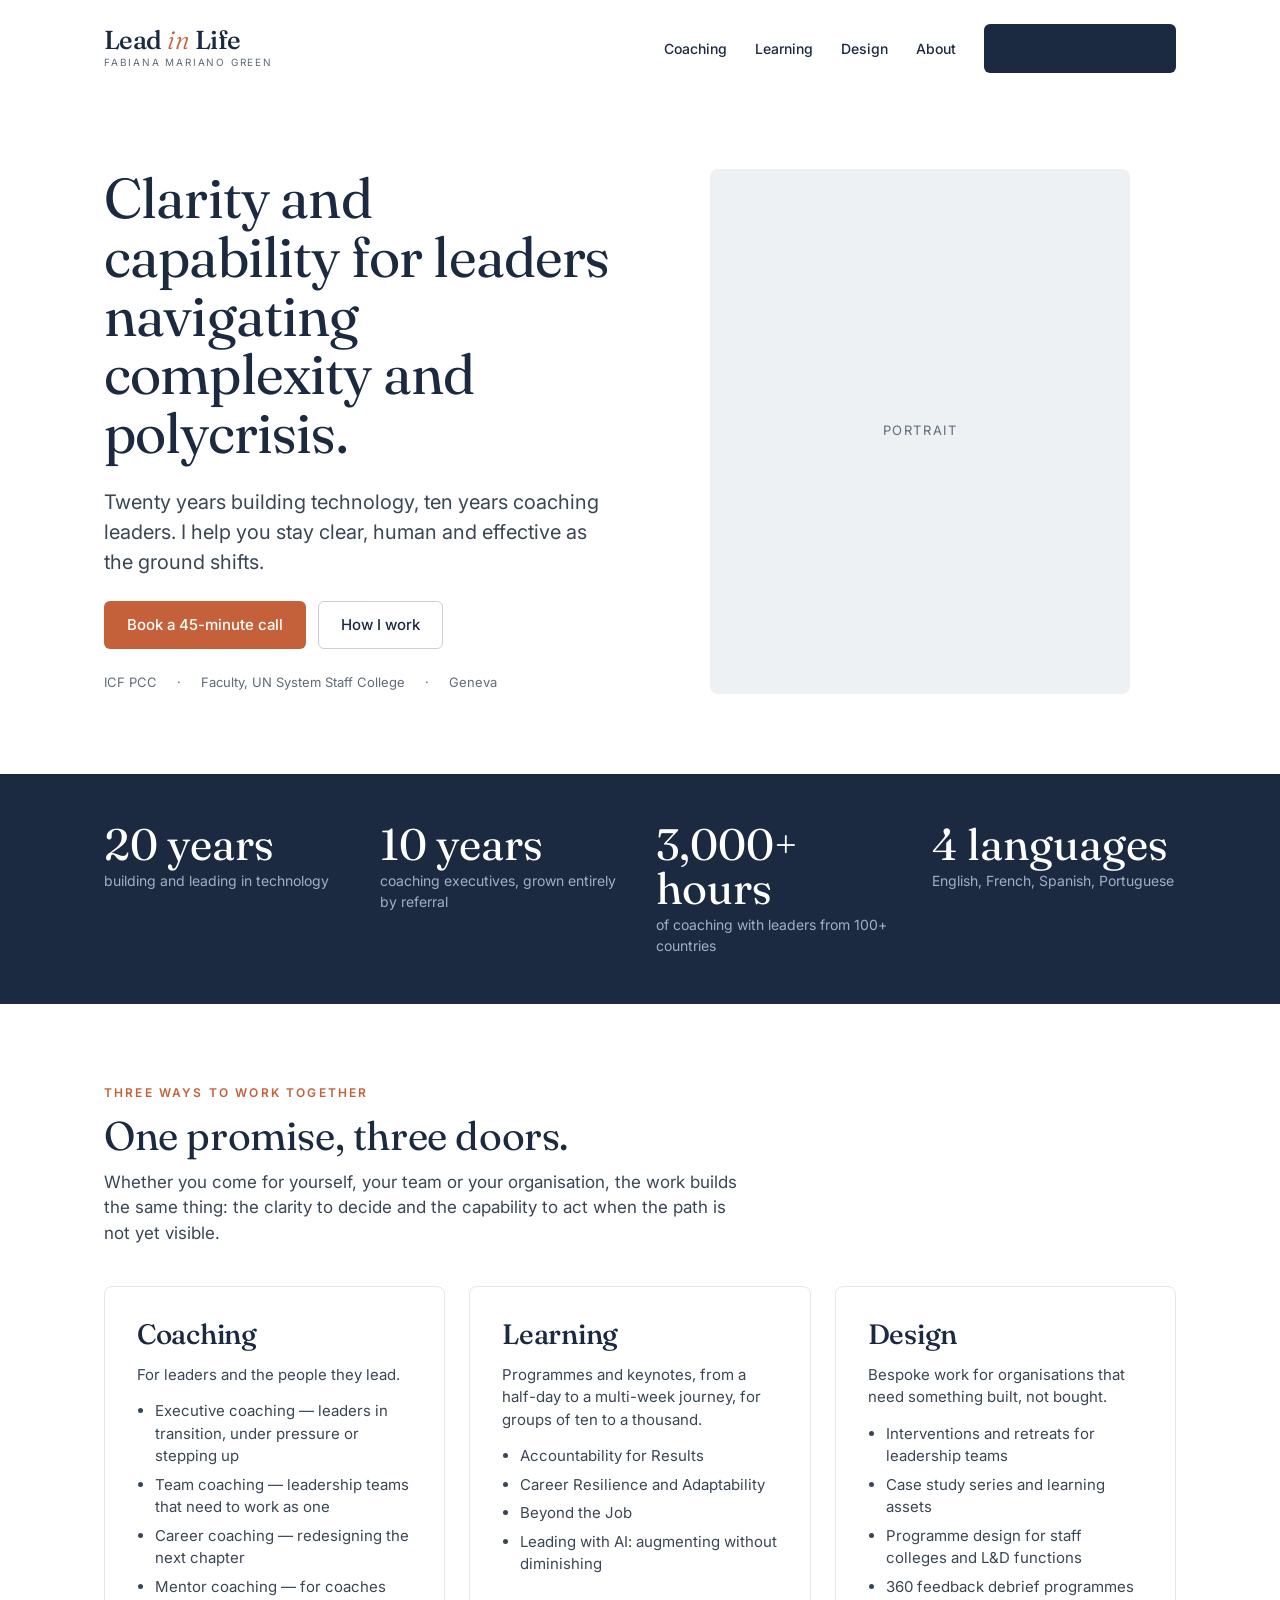
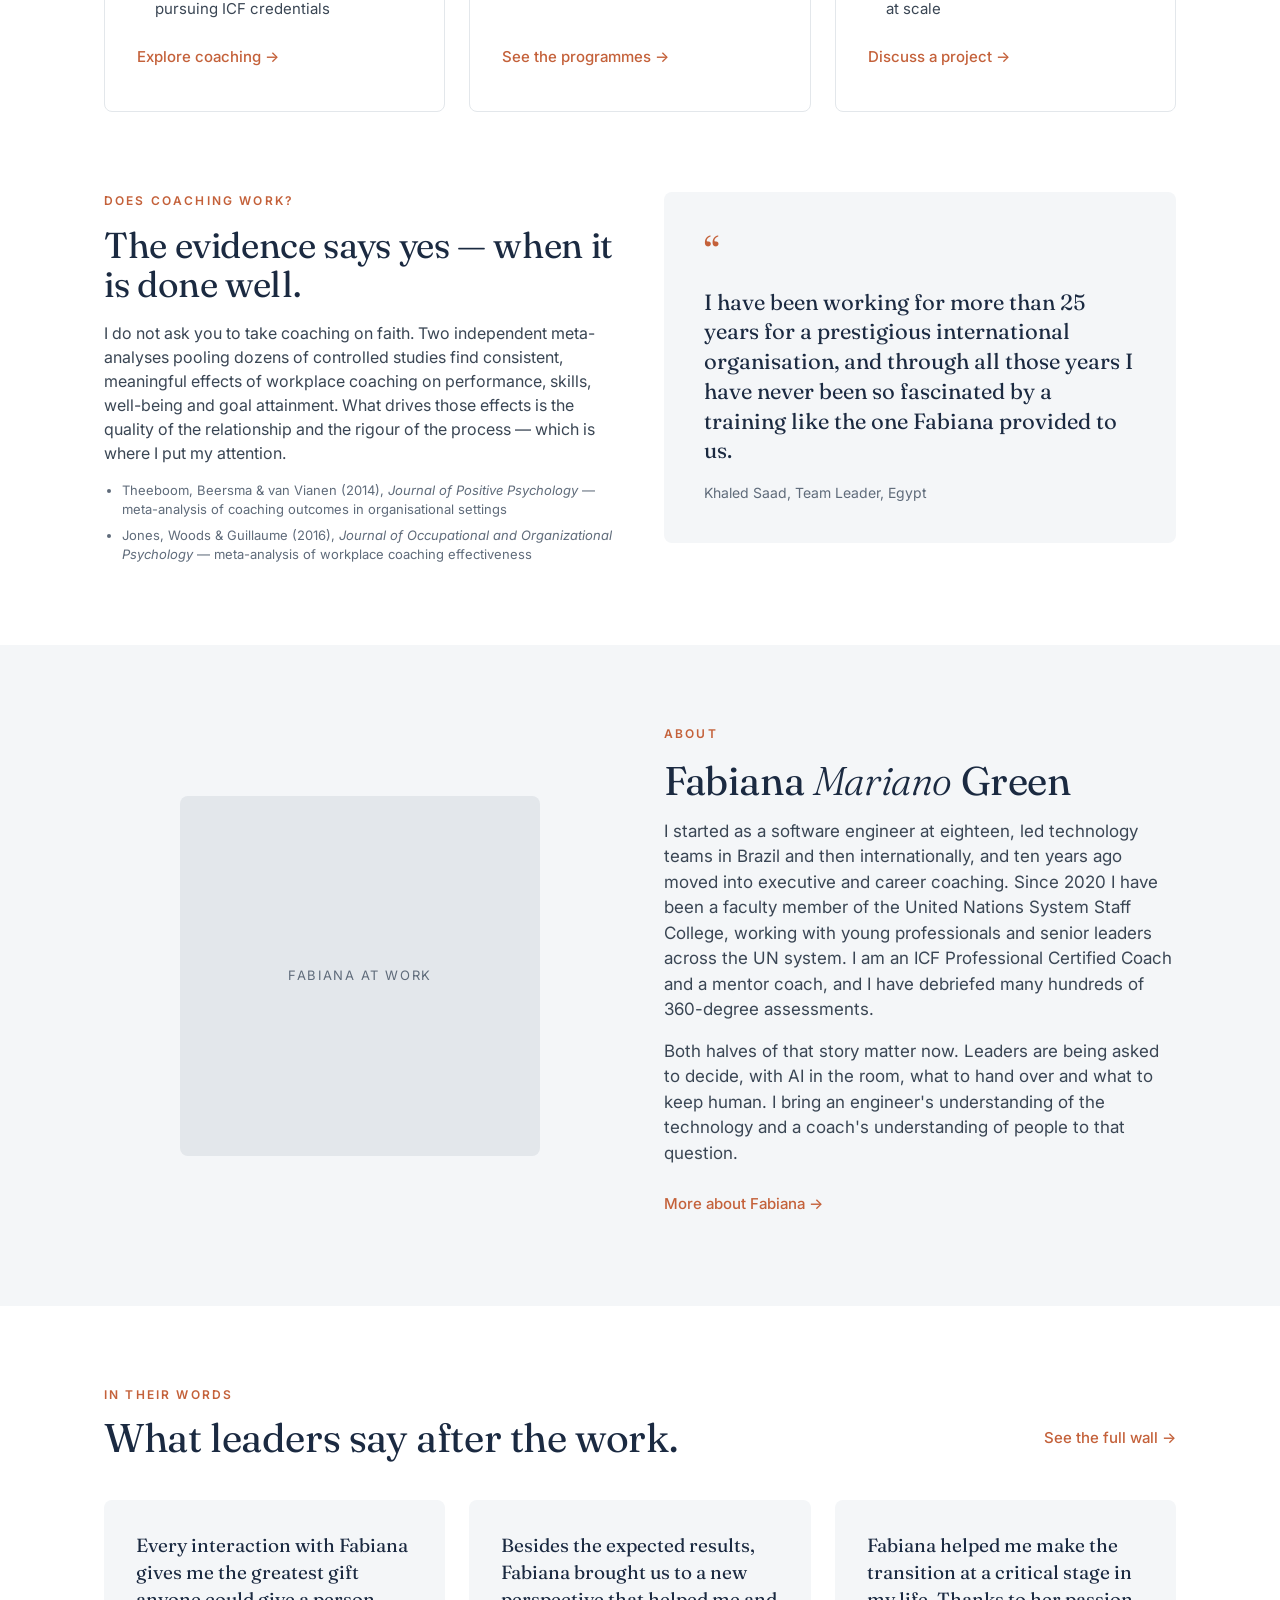
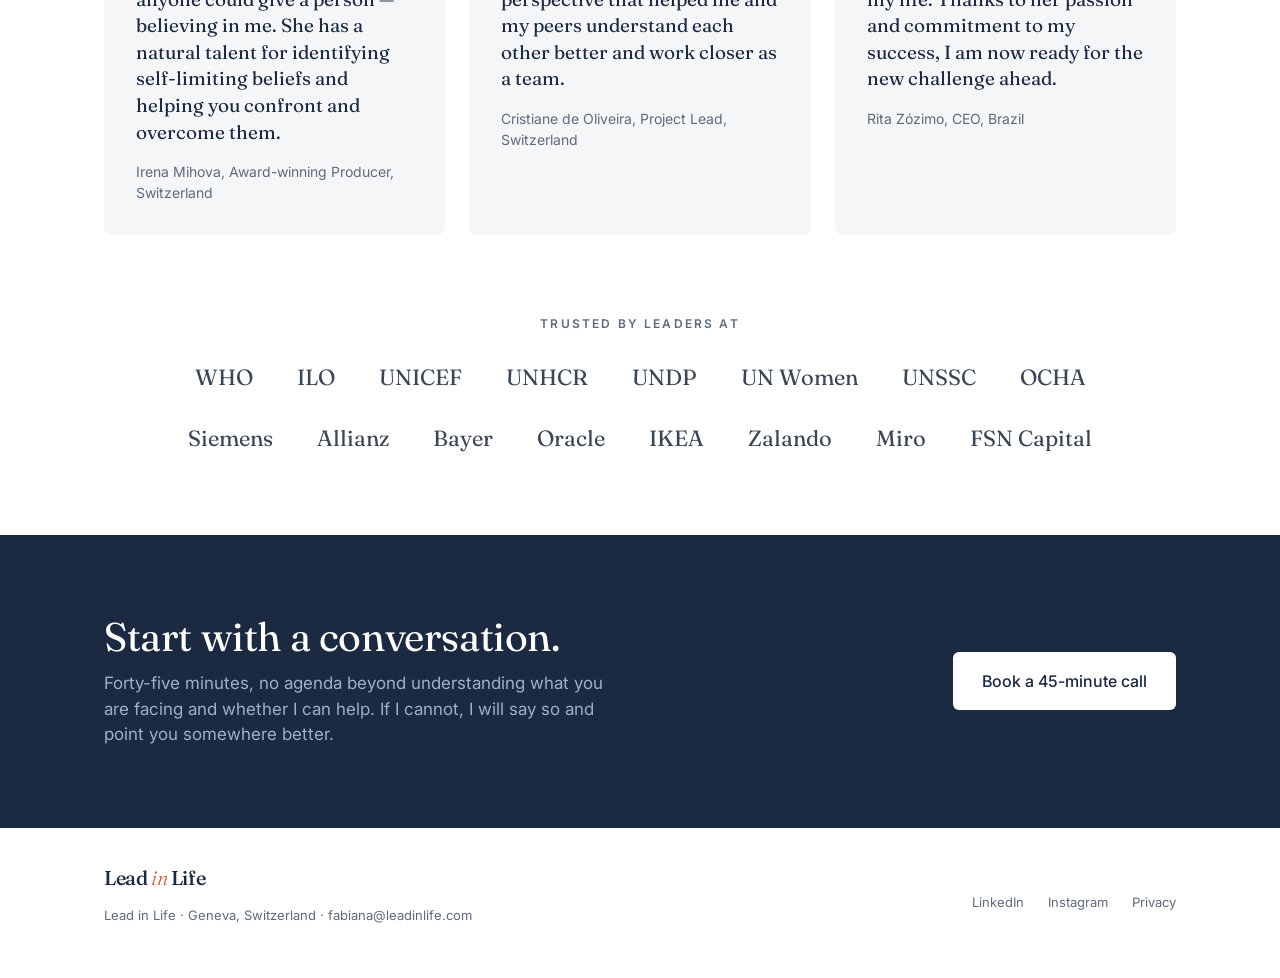
==== index.html @ edd3bcec "Lead in Life website — first build Co-Authored-By: Claude Fable 5.1 <noreply@anthropic.com> Claude-S" ====
<!doctype html>
<html lang="en">
<head>
<meta charset="utf-8">
<meta name="viewport" content="width=device-width, initial-scale=1">
<title>Lead in Life — Fabiana Mariano Green · Executive coaching, learning and design for leaders</title>
<meta name="description" content="Clarity and capability for leaders navigating complexity and polycrisis. Executive, team and career coaching, leadership programmes and bespoke design by Fabiana Mariano Green, Geneva.">
<link rel="canonical" href="https://www.leadinlife.com/">
<meta property="og:title" content="Lead in Life — Fabiana Mariano Green">
<meta property="og:description" content="Clarity and capability for leaders navigating complexity and polycrisis.">
<meta property="og:type" content="website">
<meta property="og:url" content="https://www.leadinlife.com/">
<link rel="preconnect" href="https://fonts.googleapis.com">
<link rel="preconnect" href="https://fonts.gstatic.com" crossorigin>
<link rel="stylesheet" href="https://fonts.googleapis.com/css2?family=Fraunces:ital,opsz,wght@0,9..144,300..600;1,9..144,300..600&family=Inter:wght@400;500;600&display=swap">
<link rel="stylesheet" href="/styles.css">
</head>
<body>

<header class="wrap">
  <nav class="nav" aria-label="Main">
    <a class="wordmark" href="/">
      <span class="wordmark__name">Lead <em>in</em> Life</span>
      <span class="wordmark__by">Fabiana Mariano Green</span>
    </a>
    <div class="nav__links">
      <a href="/coaching/">Coaching</a>
      <a href="/learning/">Learning</a>
      <a href="/design/">Design</a>
      <a href="/about/">About</a>
      <a class="btn btn--ink" href="/contact/">Book a conversation</a>
    </div>
  </nav>
</header>

<main>

<section class="wrap hero split">
  <div class="stack stack--lg">
    <h1>Clarity and capability for leaders navigating complexity and polycrisis.</h1>
    <p class="lede">Twenty years building technology, ten years coaching leaders. I help you stay clear, human and effective as the ground shifts.</p>
    <div style="display:flex;flex-wrap:wrap;gap:12px">
      <a class="btn btn--primary" href="https://calendly.com/fabiana-marianogreen/45-minutes-free-consultation">Book a 45-minute call</a>
      <a class="btn btn--ghost" href="/coaching/">How I work</a>
    </div>
    <div class="hero__meta"><span>ICF PCC</span><span>·</span><span>Faculty, UN System Staff College</span><span>·</span><span>Geneva</span></div>
  </div>
  <div>
    <div class="portrait"><!-- <img src="/images/fabiana-portrait.jpg" alt="Fabiana Mariano Green"> -->Portrait</div>
  </div>
</section>

<section class="section--ink">
  <div class="wrap grid grid--stats" style="padding-top:48px;padding-bottom:48px">
    <div class="stack" style="gap:4px"><div class="stat__n">20 years</div><div class="stat__l">building and leading in technology</div></div>
    <div class="stack" style="gap:4px"><div class="stat__n">10 years</div><div class="stat__l">coaching executives, grown entirely by referral</div></div>
    <div class="stack" style="gap:4px"><div class="stat__n">3,000+ hours</div><div class="stat__l">of coaching with leaders from 100+ countries</div></div>
    <div class="stack" style="gap:4px"><div class="stat__n">4 languages</div><div class="stat__l">English, French, Spanish, Portuguese</div></div>
  </div>
</section>

<section class="wrap section stack" style="gap:40px;padding-bottom:40px">
  <div class="stack" style="max-width:640px;gap:12px">
    <div class="eyebrow">Three ways to work together</div>
    <h2>One promise, three doors.</h2>
    <p style="font-size:17px;color:var(--ink-2)">Whether you come for yourself, your team or your organisation, the work builds the same thing: the clarity to decide and the capability to act when the path is not yet visible.</p>
  </div>
  <div class="grid">
    <article class="card">
      <h3>Coaching</h3>
      <p style="font-size:15px;color:var(--ink-2)">For leaders and the people they lead.</p>
      <ul>
        <li>Executive coaching — leaders in transition, under pressure or stepping up</li>
        <li>Team coaching — leadership teams that need to work as one</li>
        <li>Career coaching — redesigning the next chapter</li>
        <li>Mentor coaching — for coaches pursuing ICF credentials</li>
      </ul>
      <a class="link" href="/coaching/">Explore coaching →</a>
    </article>
    <article class="card">
      <h3>Learning</h3>
      <p style="font-size:15px;color:var(--ink-2)">Programmes and keynotes, from a half-day to a multi-week journey, for groups of ten to a thousand.</p>
      <ul>
        <li>Accountability for Results</li>
        <li>Career Resilience and Adaptability</li>
        <li>Beyond the Job</li>
        <li>Leading with AI: augmenting without diminishing</li>
      </ul>
      <a class="link" href="/learning/">See the programmes →</a>
    </article>
    <article class="card">
      <h3>Design</h3>
      <p style="font-size:15px;color:var(--ink-2)">Bespoke work for organisations that need something built, not bought.</p>
      <ul>
        <li>Interventions and retreats for leadership teams</li>
        <li>Case study series and learning assets</li>
        <li>Programme design for staff colleges and L&amp;D functions</li>
        <li>360 feedback debrief programmes at scale</li>
      </ul>
      <a class="link" href="/design/">Discuss a project →</a>
    </article>
  </div>
</section>

<section class="wrap section split split--top" style="padding-top:40px">
  <div class="stack">
    <div class="eyebrow">Does coaching work?</div>
    <h2 style="font-size:36px">The evidence says yes — when it is done well.</h2>
    <p style="color:var(--ink-2)">I do not ask you to take coaching on faith. Two independent meta-analyses pooling dozens of controlled studies find consistent, meaningful effects of workplace coaching on performance, skills, well-being and goal attainment. What drives those effects is the quality of the relationship and the rigour of the process — which is where I put my attention.</p>
    <ul class="refs">
      <li>Theeboom, Beersma &amp; van Vianen (2014), <em>Journal of Positive Psychology</em> — meta-analysis of coaching outcomes in organisational settings</li>
      <li>Jones, Woods &amp; Guillaume (2016), <em>Journal of Occupational and Organizational Psychology</em> — meta-analysis of workplace coaching effectiveness</li>
    </ul>
  </div>
  <blockquote class="quote quote--feature" style="padding:40px">
    <div class="quote__mark" aria-hidden="true">“</div>
    <p>I have been working for more than 25 years for a prestigious international organisation, and through all those years I have never been so fascinated by a training like the one Fabiana provided to us.</p>
    <footer>Khaled Saad, Team Leader, Egypt</footer>
  </blockquote>
</section>

<section class="section--mist" id="about">
  <div class="wrap section split">
    <div><div class="portrait portrait--square"><!-- <img src="/images/fabiana-working.jpg" alt="Fabiana facilitating a workshop"> -->Fabiana at work</div></div>
    <div class="stack">
      <div class="eyebrow">About</div>
      <h2>Fabiana <em style="font-weight:300">Mariano</em> Green</h2>
      <p style="font-size:17px;color:var(--ink-2)">I started as a software engineer at eighteen, led technology teams in Brazil and then internationally, and ten years ago moved into executive and career coaching. Since 2020 I have been a faculty member of the United Nations System Staff College, working with young professionals and senior leaders across the UN system. I am an ICF Professional Certified Coach and a mentor coach, and I have debriefed many hundreds of 360-degree assessments.</p>
      <p style="font-size:17px;color:var(--ink-2)">Both halves of that story matter now. Leaders are being asked to decide, with AI in the room, what to hand over and what to keep human. I bring an engineer's understanding of the technology and a coach's understanding of people to that question.</p>
      <a class="link" href="/about/">More about Fabiana →</a>
    </div>
  </div>
</section>

<section class="wrap section stack" id="stories" style="gap:40px;padding-bottom:40px">
  <div style="display:flex;flex-wrap:wrap;align-items:flex-end;justify-content:space-between;gap:16px">
    <div class="stack" style="max-width:640px;gap:12px">
      <div class="eyebrow">In their words</div>
      <h2>What leaders say after the work.</h2>
    </div>
    <a class="link" href="https://testimonial.to/advance-2026/all">See the full wall →</a>
  </div>
  <div class="grid">
    <blockquote class="quote">
      <p>Every interaction with Fabiana gives me the greatest gift anyone could give a person — believing in me. She has a natural talent for identifying self-limiting beliefs and helping you confront and overcome them.</p>
      <footer>Irena Mihova, Award-winning Producer, Switzerland</footer>
    </blockquote>
    <blockquote class="quote">
      <p>Besides the expected results, Fabiana brought us to a new perspective that helped me and my peers understand each other better and work closer as a team.</p>
      <footer>Cristiane de Oliveira, Project Lead, Switzerland</footer>
    </blockquote>
    <blockquote class="quote">
      <p>Fabiana helped me make the transition at a critical stage in my life. Thanks to her passion and commitment to my success, I am now ready for the new challenge ahead.</p>
      <footer>Rita Zózimo, CEO, Brazil</footer>
    </blockquote>
  </div>
  <!-- To embed the live wall instead, paste the testimonial.to embed snippet here. -->
</section>

<section class="wrap section stack center" style="padding-top:40px;gap:28px">
  <div class="eyebrow eyebrow--muted">Trusted by leaders at</div>
  <div class="logos"><span>WHO</span><span>ILO</span><span>UNICEF</span><span>UNHCR</span><span>UNDP</span><span>UN Women</span><span>UNSSC</span><span>OCHA</span></div>
  <div class="logos"><span>Siemens</span><span>Allianz</span><span>Bayer</span><span>Oracle</span><span>IKEA</span><span>Zalando</span><span>Miro</span><span>FSN Capital</span></div>
</section>

<section class="section--ink" id="contact">
  <div class="wrap section" style="display:flex;flex-wrap:wrap;gap:32px;align-items:center;justify-content:space-between">
    <div class="stack" style="flex:1 1 480px;min-width:0;gap:12px">
      <h2>Start with a conversation.</h2>
      <p class="muted" style="font-size:17px;max-width:520px">Forty-five minutes, no agenda beyond understanding what you are facing and whether I can help. If I cannot, I will say so and point you somewhere better.</p>
    </div>
    <a class="btn btn--white" style="font-size:16px;padding:16px 28px" href="https://calendly.com/fabiana-marianogreen/45-minutes-free-consultation">Book a 45-minute call</a>
  </div>
</section>

</main>

<footer class="wrap footer">
  <div class="stack" style="gap:6px">
    <span class="wordmark__name" style="font-size:20px">Lead <em style="font-style:italic;font-weight:300;color:var(--terracotta)">in</em> Life</span>
    <span>Lead in Life · Geneva, Switzerland · <a href="mailto:fabiana@leadinlife.com">fabiana@leadinlife.com</a></span>
  </div>
  <div class="footer__links">
    <a href="https://www.linkedin.com/in/fabianamarianogreen/">LinkedIn</a><a href="https://www.instagram.com/fabiana.m.green/">Instagram</a>
    <a href="/privacy/">Privacy</a>
  </div>
</footer>

</body>
</html>
---- styles.css ----
:root{
  --ink:#1B2A41;
  --ink-2:#3A4654;
  --slate:#5F6B7A;
  --slate-light:#9FB0C4;
  --terracotta:#C4613A;
  --terracotta-light:#D9774F;
  --terracotta-dark:#9E4B2B;
  --mist:#F4F6F8;
  --line:#E3E7EB;
  --white:#FFFFFF;
  --serif:"Fraunces",Georgia,"Times New Roman",serif;
  --sans:"Inter",system-ui,-apple-system,"Segoe UI",Roboto,sans-serif;
  --max:1120px;
}
*{box-sizing:border-box}
html{scroll-behavior:smooth}
body{margin:0;font-family:var(--sans);color:var(--ink);background:var(--white);line-height:1.5;-webkit-font-smoothing:antialiased}
a{color:var(--terracotta)}
a:hover{color:var(--terracotta-dark)}
img{max-width:100%;display:block}
h1,h2,h3{font-family:var(--serif);font-weight:400;margin:0;letter-spacing:-0.01em;line-height:1.1}
h1{font-size:clamp(36px,5vw,56px);letter-spacing:-0.015em;line-height:1.05}
h2{font-size:clamp(30px,4vw,40px)}
h3{font-size:28px;font-weight:500}
p{margin:0}
.wrap{max-width:var(--max);margin:0 auto;padding-left:24px;padding-right:24px}
.eyebrow{font-size:12px;letter-spacing:.18em;text-transform:uppercase;color:var(--terracotta);font-weight:600}
.eyebrow--muted{color:var(--slate)}
.lede{font-size:20px;color:var(--ink-2)}
.muted{color:var(--slate)}
.small{font-size:13px}

/* Wordmark */
.wordmark{text-decoration:none;display:inline-flex;flex-direction:column;gap:2px}
.wordmark__name{font-family:var(--serif);font-weight:500;font-size:26px;line-height:1;letter-spacing:-.02em;color:var(--ink)}
.wordmark__name em{font-style:italic;font-weight:300;color:var(--terracotta)}
.wordmark__by{font-size:10px;letter-spacing:.18em;text-transform:uppercase;color:var(--slate)}
.wordmark--light .wordmark__name{color:var(--white)}
.wordmark--light .wordmark__name em{color:var(--terracotta-light)}
.wordmark--light .wordmark__by{color:var(--slate-light)}

/* Nav */
.nav{display:flex;flex-wrap:wrap;align-items:center;justify-content:space-between;gap:16px;padding-top:24px;padding-bottom:24px}
.nav__links{display:flex;flex-wrap:wrap;align-items:center;gap:28px;font-size:14px;font-weight:500}
.nav__links a{color:var(--ink);text-decoration:none;min-height:44px;display:inline-flex;align-items:center}
.nav__links a[aria-current="page"]{color:var(--terracotta)}

/* Buttons */
.btn{display:inline-flex;align-items:center;justify-content:center;min-height:44px;padding:12px 22px;border-radius:6px;font-weight:500;font-size:15px;text-decoration:none;border:1px solid transparent}
.btn--primary{background:var(--terracotta);color:var(--white)}
.btn--primary:hover{background:var(--terracotta-dark);color:var(--white)}
.btn--ink{background:var(--ink);color:var(--white)}
.btn--ink:hover{background:#13203A;color:var(--white)}
.btn--ghost{background:var(--white);color:var(--ink);border-color:#C9CFD6}
.btn--ghost:hover{border-color:var(--ink);color:var(--ink)}
.btn--white{background:var(--white);color:var(--ink)}
.btn--white:hover{background:var(--mist);color:var(--ink)}
.link{font-weight:500;font-size:15px;text-decoration:none;min-height:44px;display:inline-flex;align-items:center}

/* Sections */
.section{padding-top:80px;padding-bottom:80px}
.section--tight{padding-top:40px;padding-bottom:40px}
.section--mist{background:var(--mist)}
.section--ink{background:var(--ink);color:var(--white)}
.section--ink .muted{color:var(--slate-light)}
.stack{display:flex;flex-direction:column;gap:16px}
.stack--lg{gap:24px}
.split{display:flex;flex-wrap:wrap;gap:48px;align-items:center}
.split>*{flex:1 1 420px;min-width:0}
.split--top{align-items:flex-start}
.grid{display:grid;gap:24px;grid-template-columns:repeat(auto-fit,minmax(300px,1fr))}
.grid--stats{grid-template-columns:repeat(auto-fit,minmax(200px,1fr));gap:32px}

/* Hero */
.hero{padding-top:72px;padding-bottom:80px}
.hero__meta{display:flex;flex-wrap:wrap;gap:20px;font-size:13px;color:var(--slate)}
.portrait{width:100%;max-width:420px;aspect-ratio:4/5;background:#EEF1F4;border-radius:8px;display:flex;align-items:center;justify-content:center;font-size:13px;letter-spacing:.12em;text-transform:uppercase;color:var(--slate);margin:0 auto;overflow:hidden}
.portrait--square{aspect-ratio:1/1;max-width:360px;background:var(--line)}
.portrait img{width:100%;height:100%;object-fit:cover}

/* Stats */
.stat__n{font-family:var(--serif);font-size:44px;line-height:1}
.stat__l{font-size:14px;color:var(--slate-light)}

/* Cards */
.card{border:1px solid var(--line);border-radius:8px;padding:32px;display:flex;flex-direction:column;gap:14px;background:var(--white)}
.card ul{margin:0;padding-left:18px;font-size:15px;color:var(--ink-2);display:flex;flex-direction:column;gap:6px}
.card .link{margin-top:auto}
.quote{margin:0;background:var(--mist);border-radius:8px;padding:32px;display:flex;flex-direction:column;gap:16px}
.quote p{font-family:var(--serif);font-size:19px;line-height:1.4}
.quote footer{font-size:14px;color:var(--slate)}
.quote--feature p{font-size:22px;line-height:1.35}
.quote__mark{font-family:var(--serif);font-size:40px;line-height:1;color:var(--terracotta)}
.refs{margin:0;padding-left:18px;font-size:13px;color:var(--slate);display:flex;flex-direction:column;gap:6px}

/* Logos */
.logos{display:flex;flex-wrap:wrap;justify-content:center;gap:20px 44px;font-family:var(--serif);font-size:22px;color:var(--ink-2)}
.center{text-align:center;align-items:center}

/* Prose pages */
.prose{max-width:720px}
.prose p+p{margin-top:16px}
.prose ul{padding-left:20px;color:var(--ink-2)}
.steps{counter-reset:s;display:grid;gap:24px;grid-template-columns:repeat(auto-fit,minmax(260px,1fr))}
.step{counter-increment:s;border-top:2px solid var(--terracotta);padding-top:16px;display:flex;flex-direction:column;gap:8px}
.step::before{content:counter(s,decimal-leading-zero);font-family:var(--serif);font-size:28px;color:var(--terracotta)}
.faq{display:flex;flex-direction:column;gap:16px;max-width:720px}
.faq details{border-top:1px solid var(--line);padding:16px 0}
.faq summary{cursor:pointer;font-weight:500;min-height:44px;display:flex;align-items:center}
.faq details p{margin-top:8px;color:var(--ink-2)}

/* Forms */
.form{display:grid;gap:16px;max-width:560px}
.form label{display:flex;flex-direction:column;gap:6px;font-size:14px;font-weight:500}
.form input,.form textarea,.form select{font:inherit;padding:12px 14px;border:1px solid #C9CFD6;border-radius:6px;min-height:44px;color:var(--ink)}
.form textarea{min-height:140px;resize:vertical}

/* Footer */
.footer{padding-top:40px;padding-bottom:40px;display:flex;flex-wrap:wrap;justify-content:space-between;gap:24px;font-size:13px;color:var(--slate)}
.footer a{color:var(--slate);text-decoration:none;min-height:44px;display:inline-flex;align-items:center}
.footer__links{display:flex;flex-wrap:wrap;gap:24px}

@media (max-width:640px){
  .section{padding-top:56px;padding-bottom:56px}
  .hero{padding-top:40px;padding-bottom:56px}
  .nav__links{gap:18px}
  .wordmark__name{font-size:22px}
}
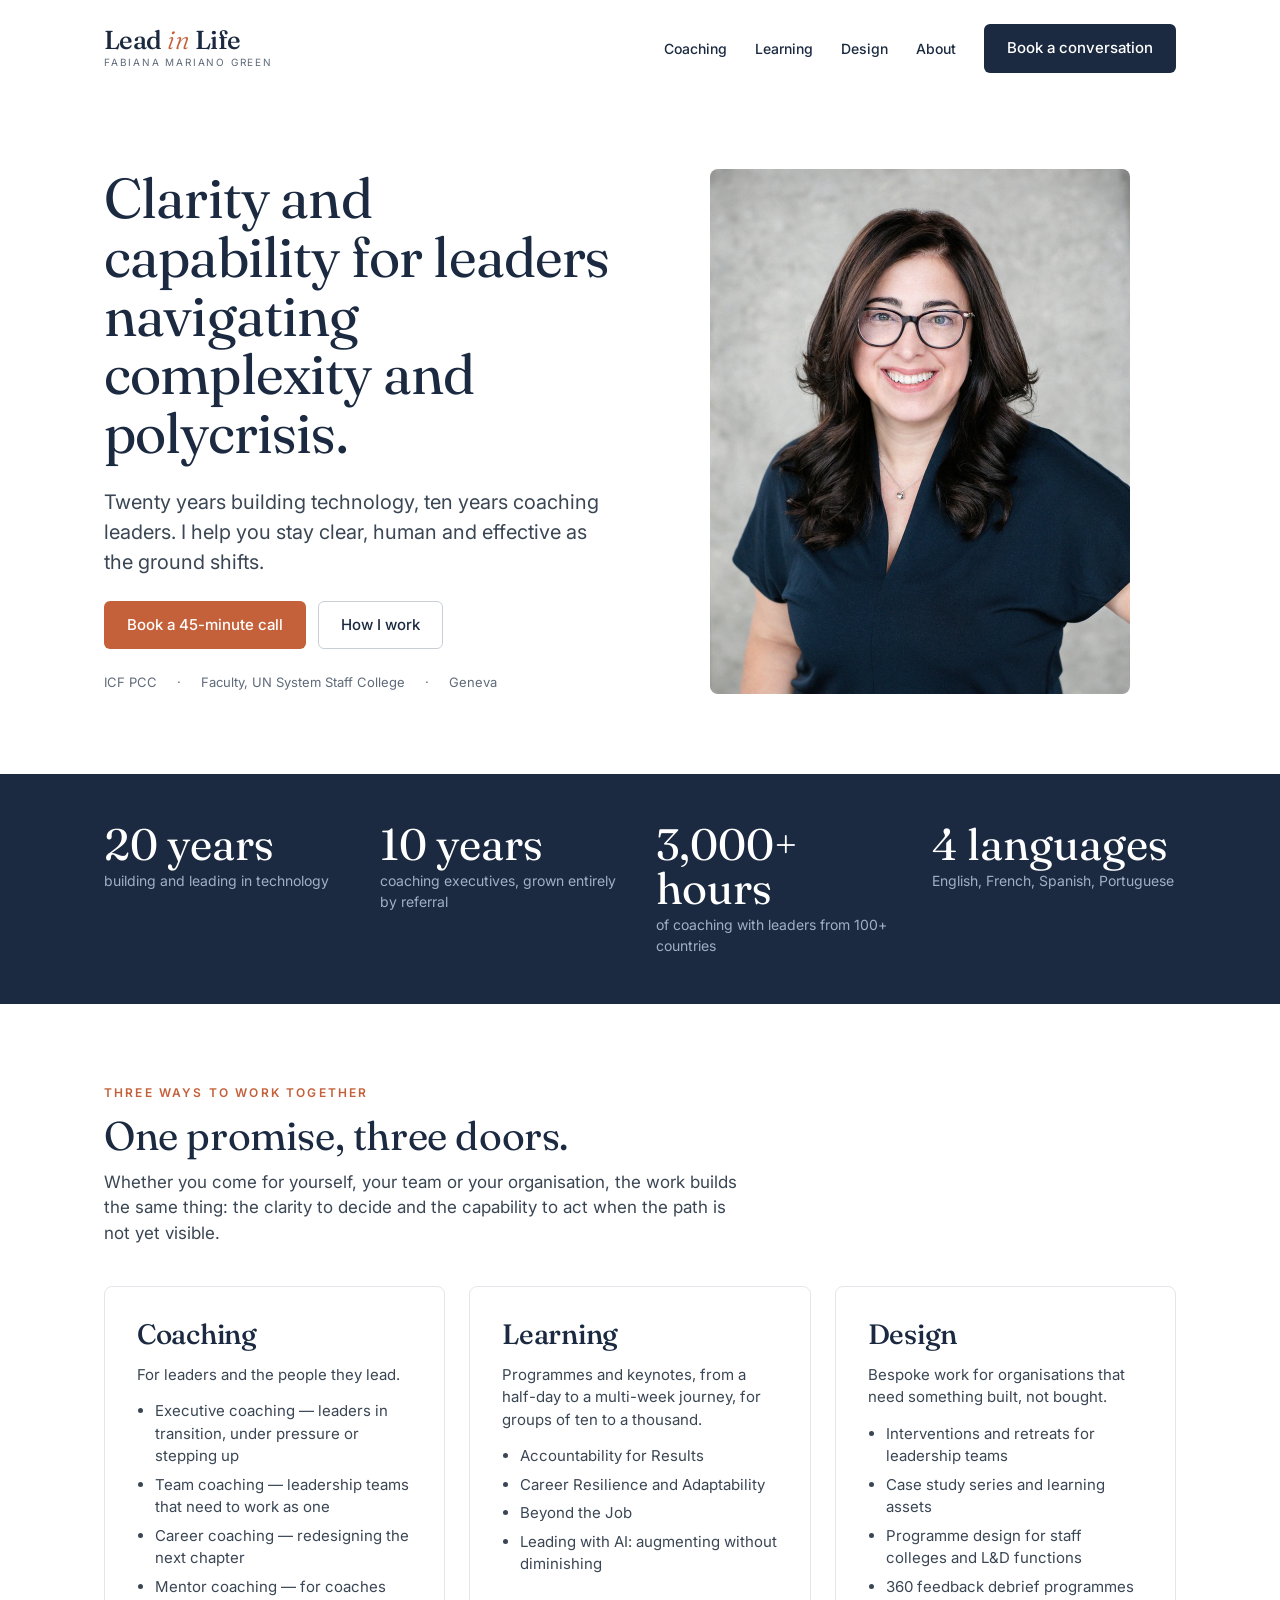
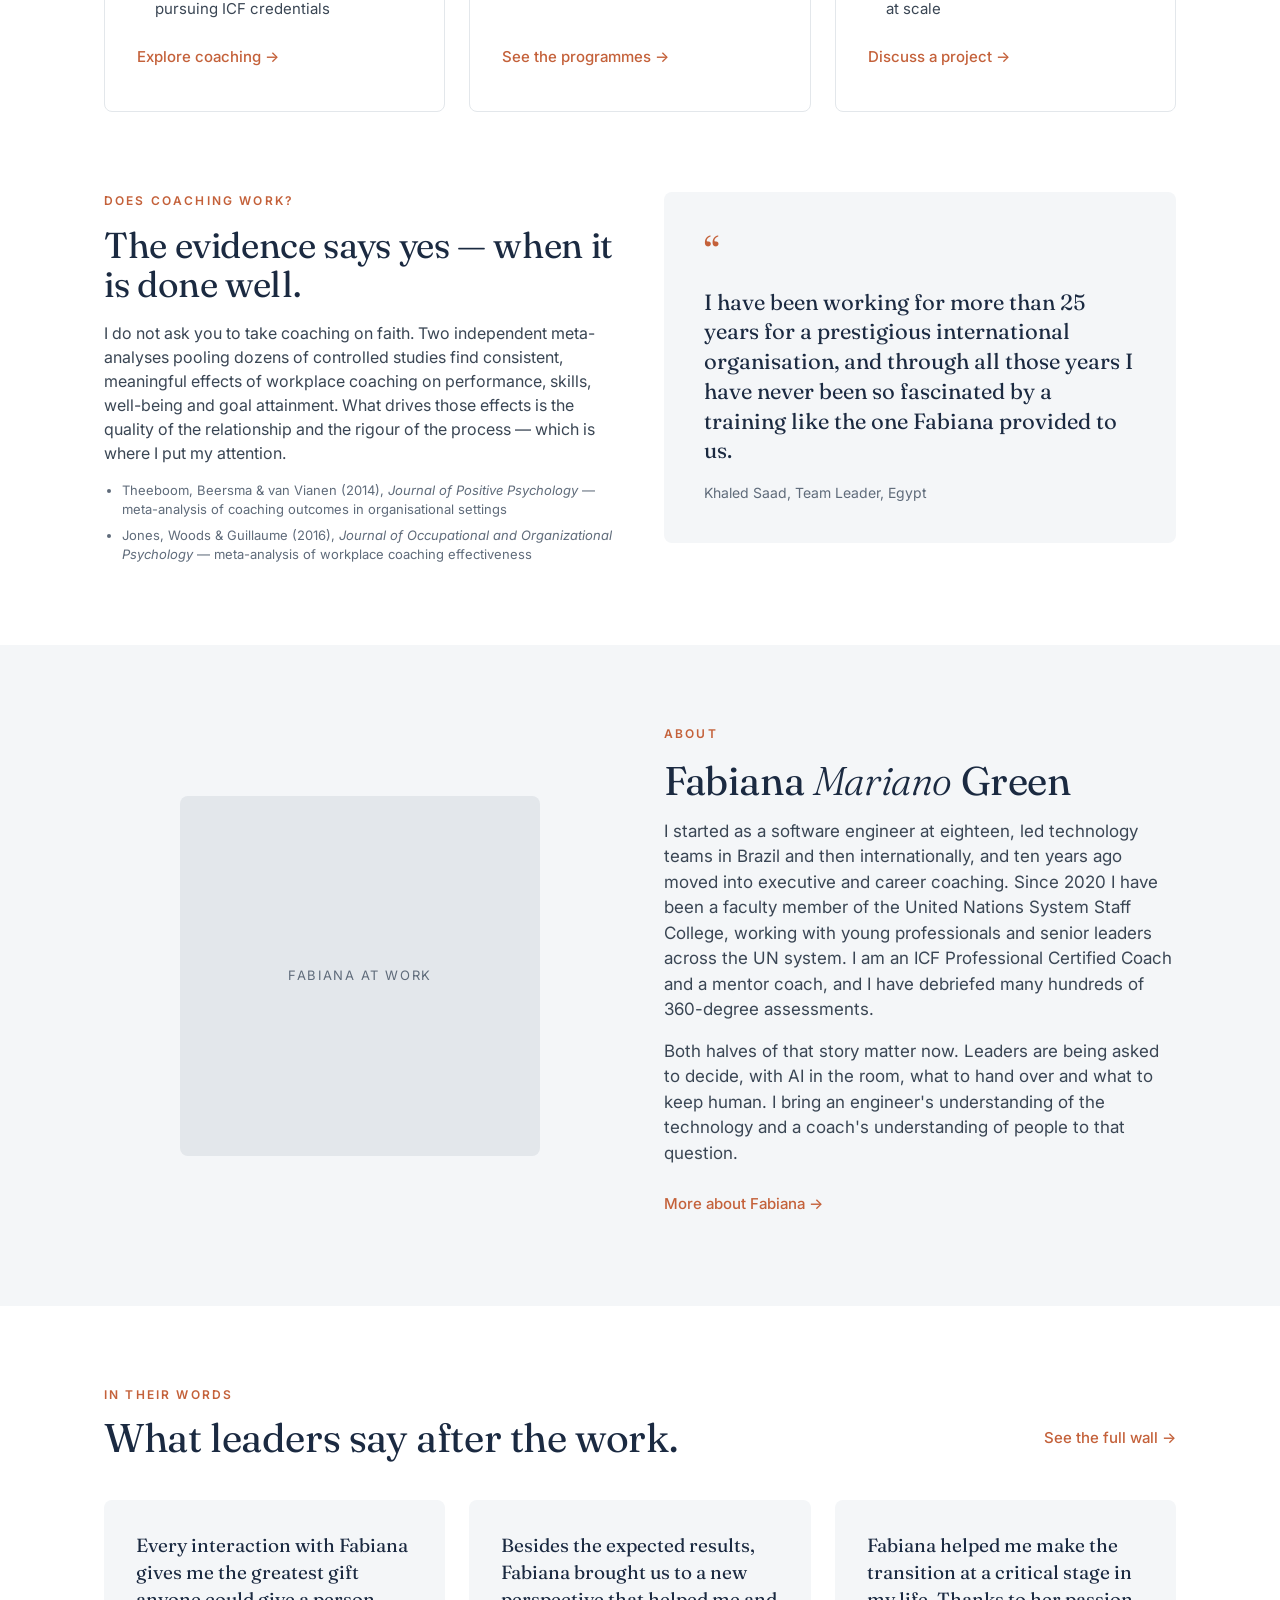
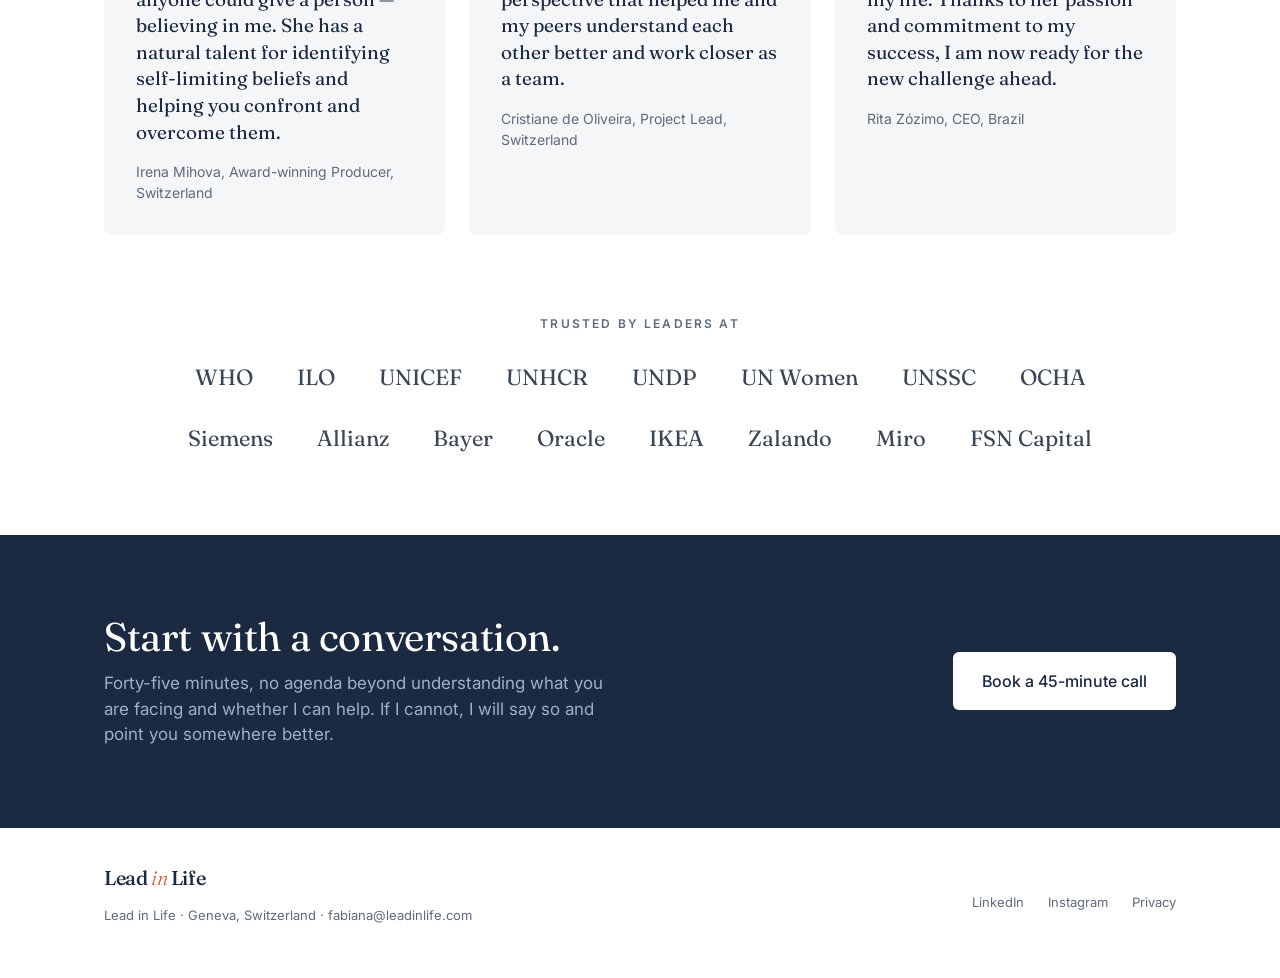
==== commit 8550d60b: "Add portrait to Home and About Co-Authored-By: Claude Fable 5.1 <noreply@anthropic.com> Claude-Sessi" ====
--- a/index.html
+++ b/index.html
@@ -46,7 +46,7 @@
     <div class="hero__meta"><span>ICF PCC</span><span>·</span><span>Faculty, UN System Staff College</span><span>·</span><span>Geneva</span></div>
   </div>
   <div>
-    <div class="portrait"><!-- <img src="/images/fabiana-portrait.jpg" alt="Fabiana Mariano Green"> -->Portrait</div>
+    <div class="portrait"><img src="/images/fabiana-portrait.jpg" alt="Fabiana Mariano Green" width="840" height="1050"></div>
   </div>
 </section>
 
--- a/styles.css
+++ b/styles.css
@@ -45,6 +45,7 @@
 .nav__links{display:flex;flex-wrap:wrap;align-items:center;gap:28px;font-size:14px;font-weight:500}
 .nav__links a{color:var(--ink);text-decoration:none;min-height:44px;display:inline-flex;align-items:center}
 .nav__links a[aria-current="page"]{color:var(--terracotta)}
+.nav__links a.btn,.nav__links a.btn[aria-current="page"]{color:var(--white)}
 
 /* Buttons */
 .btn{display:inline-flex;align-items:center;justify-content:center;min-height:44px;padding:12px 22px;border-radius:6px;font-weight:500;font-size:15px;text-decoration:none;border:1px solid transparent}
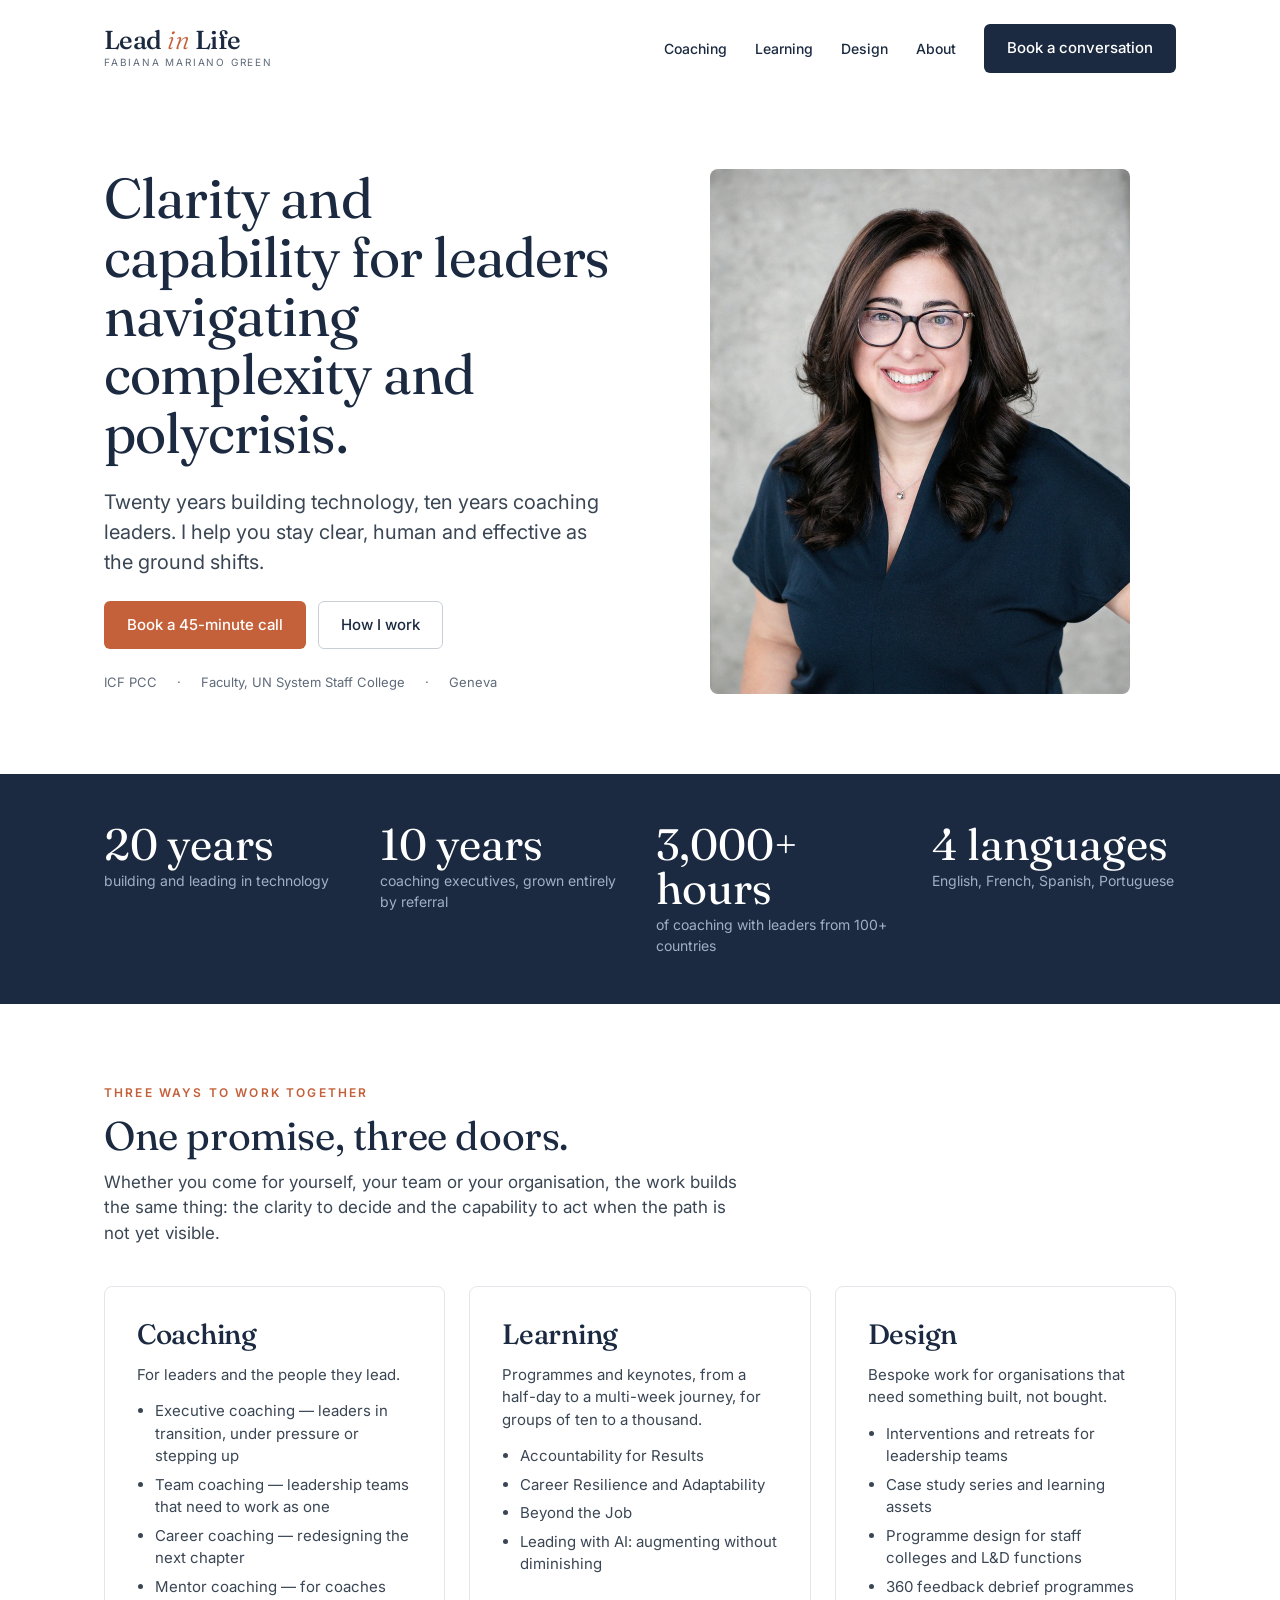
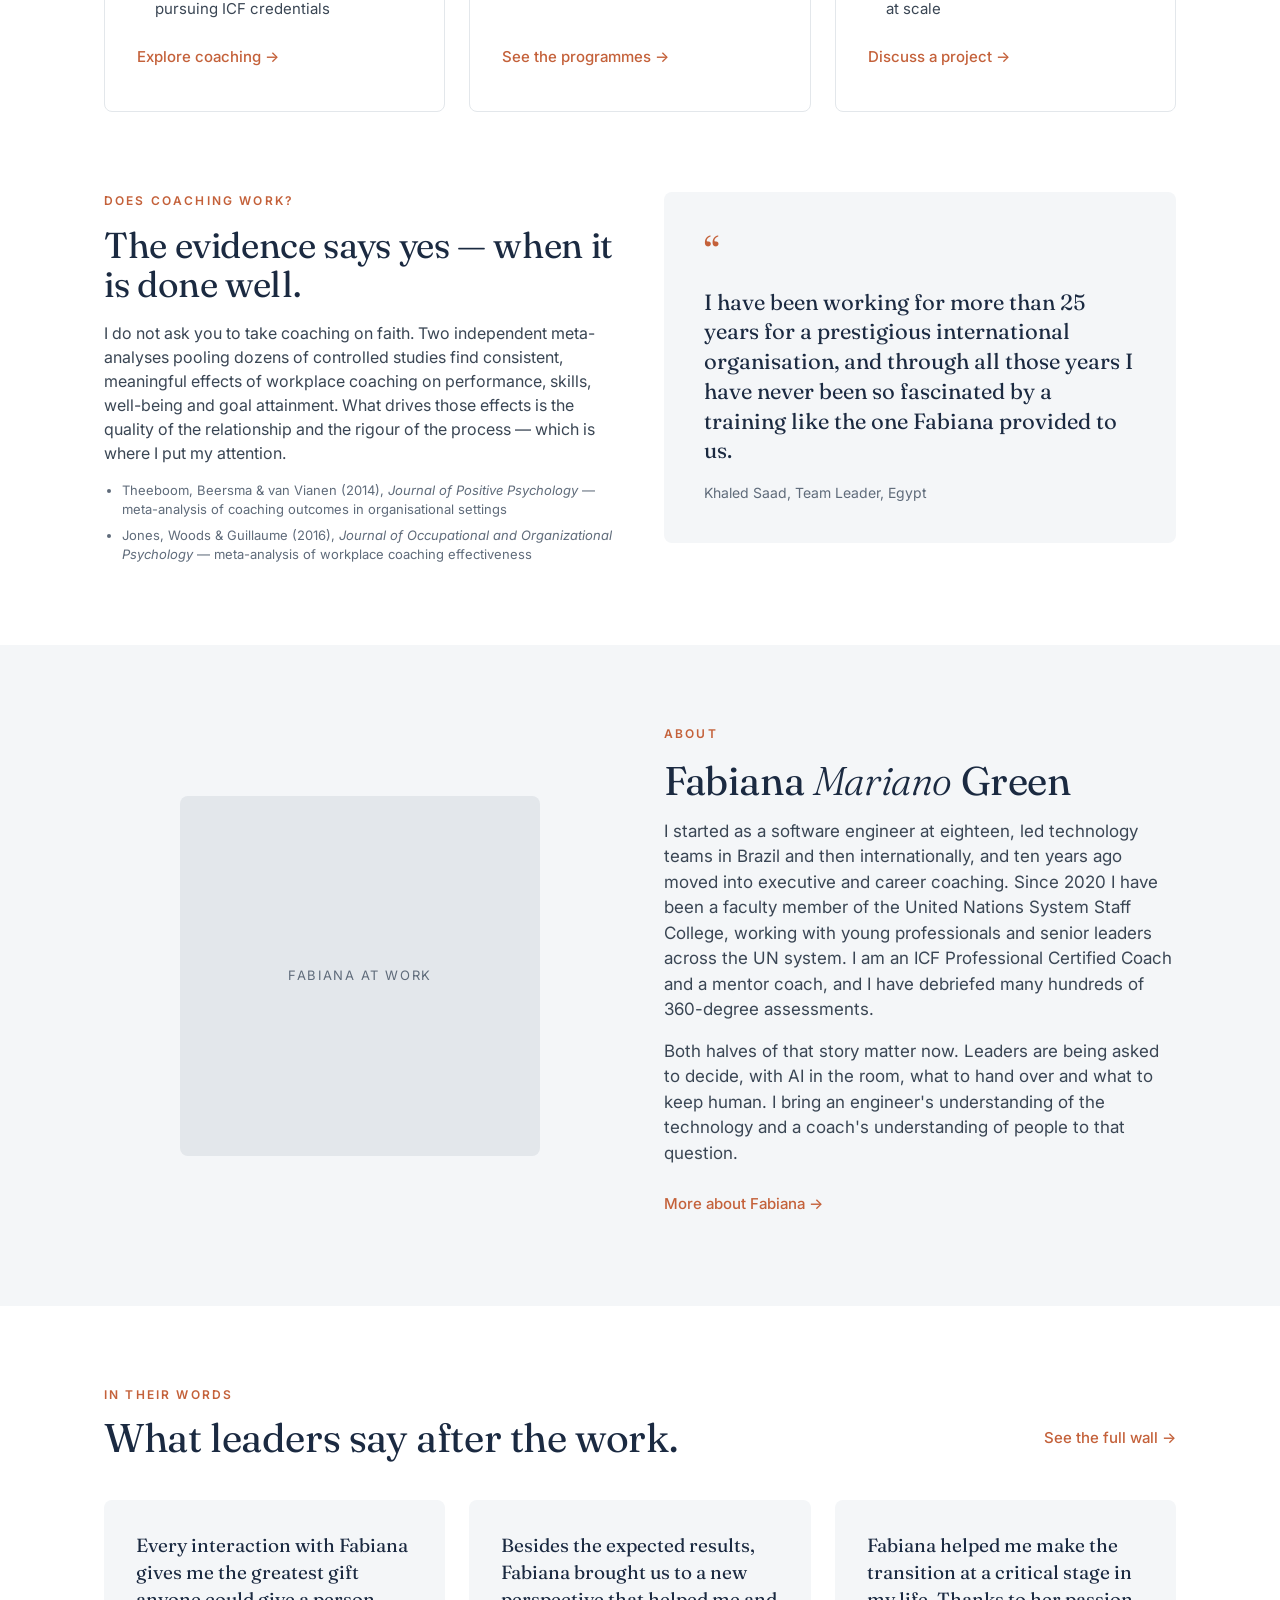
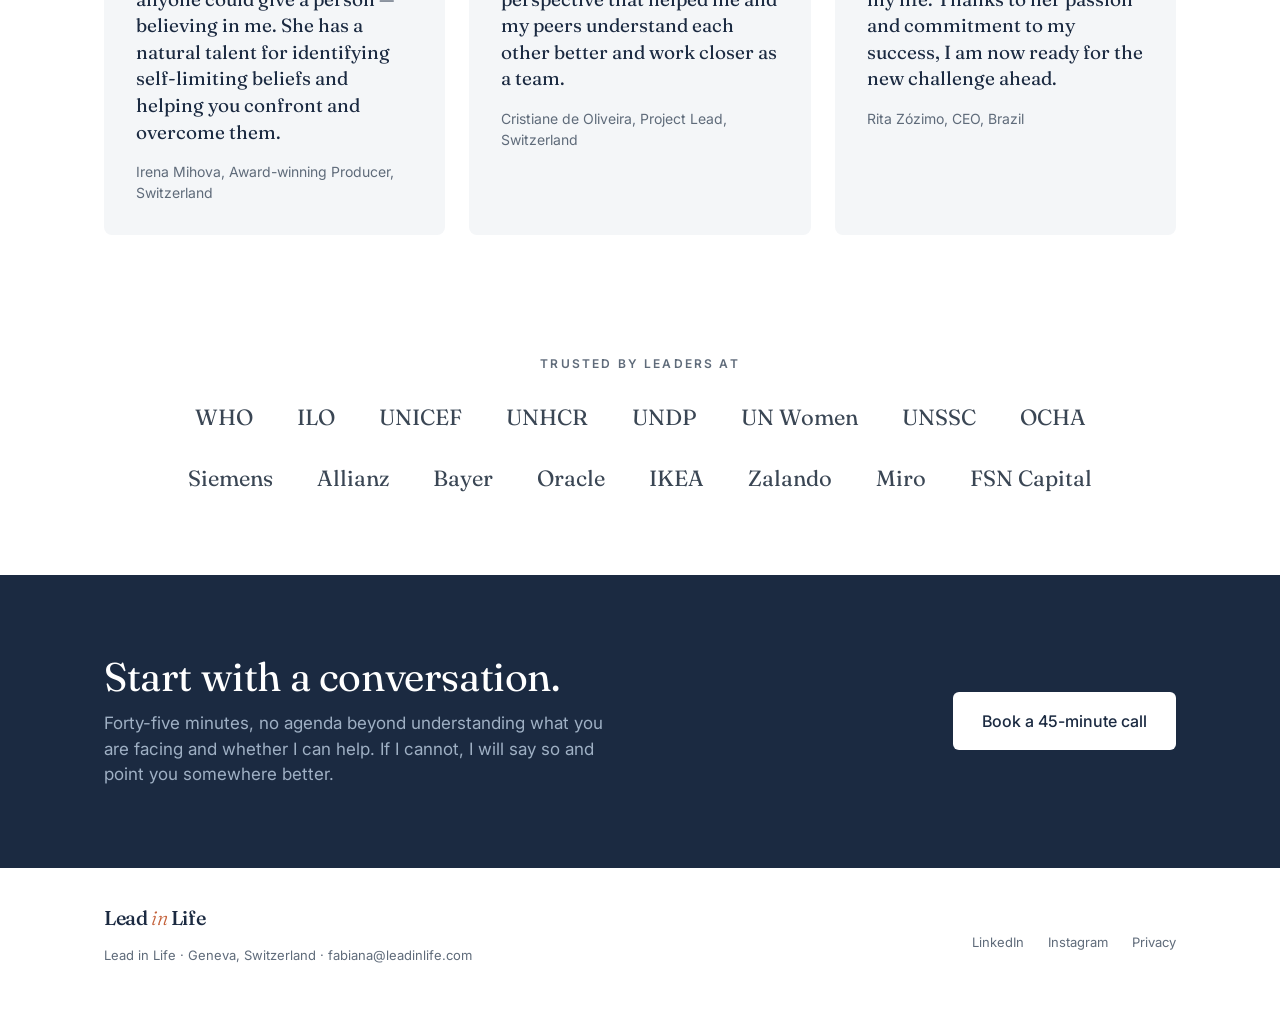
==== commit 6762ea2d: "Embed testimonial.to carousel in Stories section Co-Authored-By: Claude Fable 5.1 <noreply@anthropic" ====
--- a/index.html
+++ b/index.html
@@ -154,7 +154,8 @@
       <footer>Rita Zózimo, CEO, Brazil</footer>
     </blockquote>
   </div>
-  <!-- To embed the live wall instead, paste the testimonial.to embed snippet here. -->
+  <div class="testimonial-to-embed" data-url="https://embed-v2.testimonial.to/carousel/all/advance-2026?id=45056f72-b64b-481c-8375-ce112c081823" data-resize="true"></div>
+  <script async type="text/javascript" src="https://testimonial.to/js/widget-embed.js"></script>
 </section>
 
 <section class="wrap section stack center" style="padding-top:40px;gap:28px">
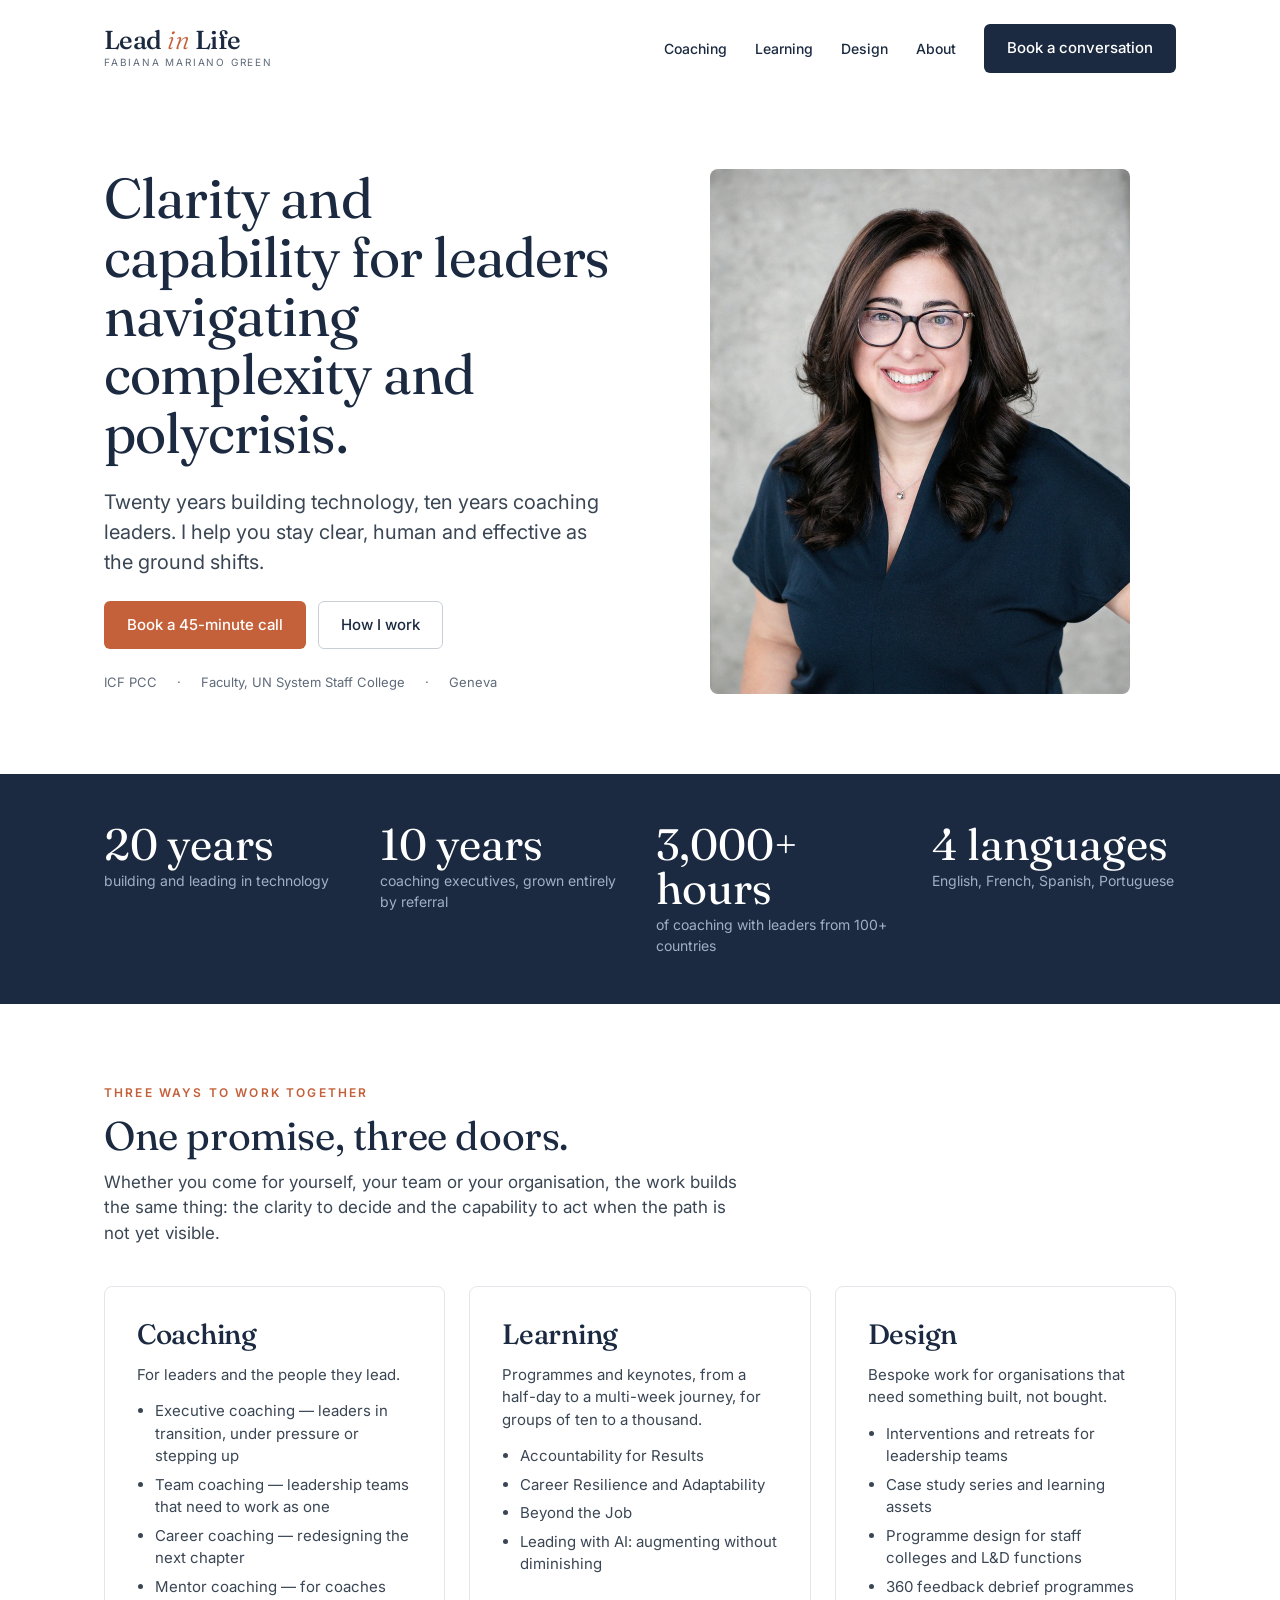
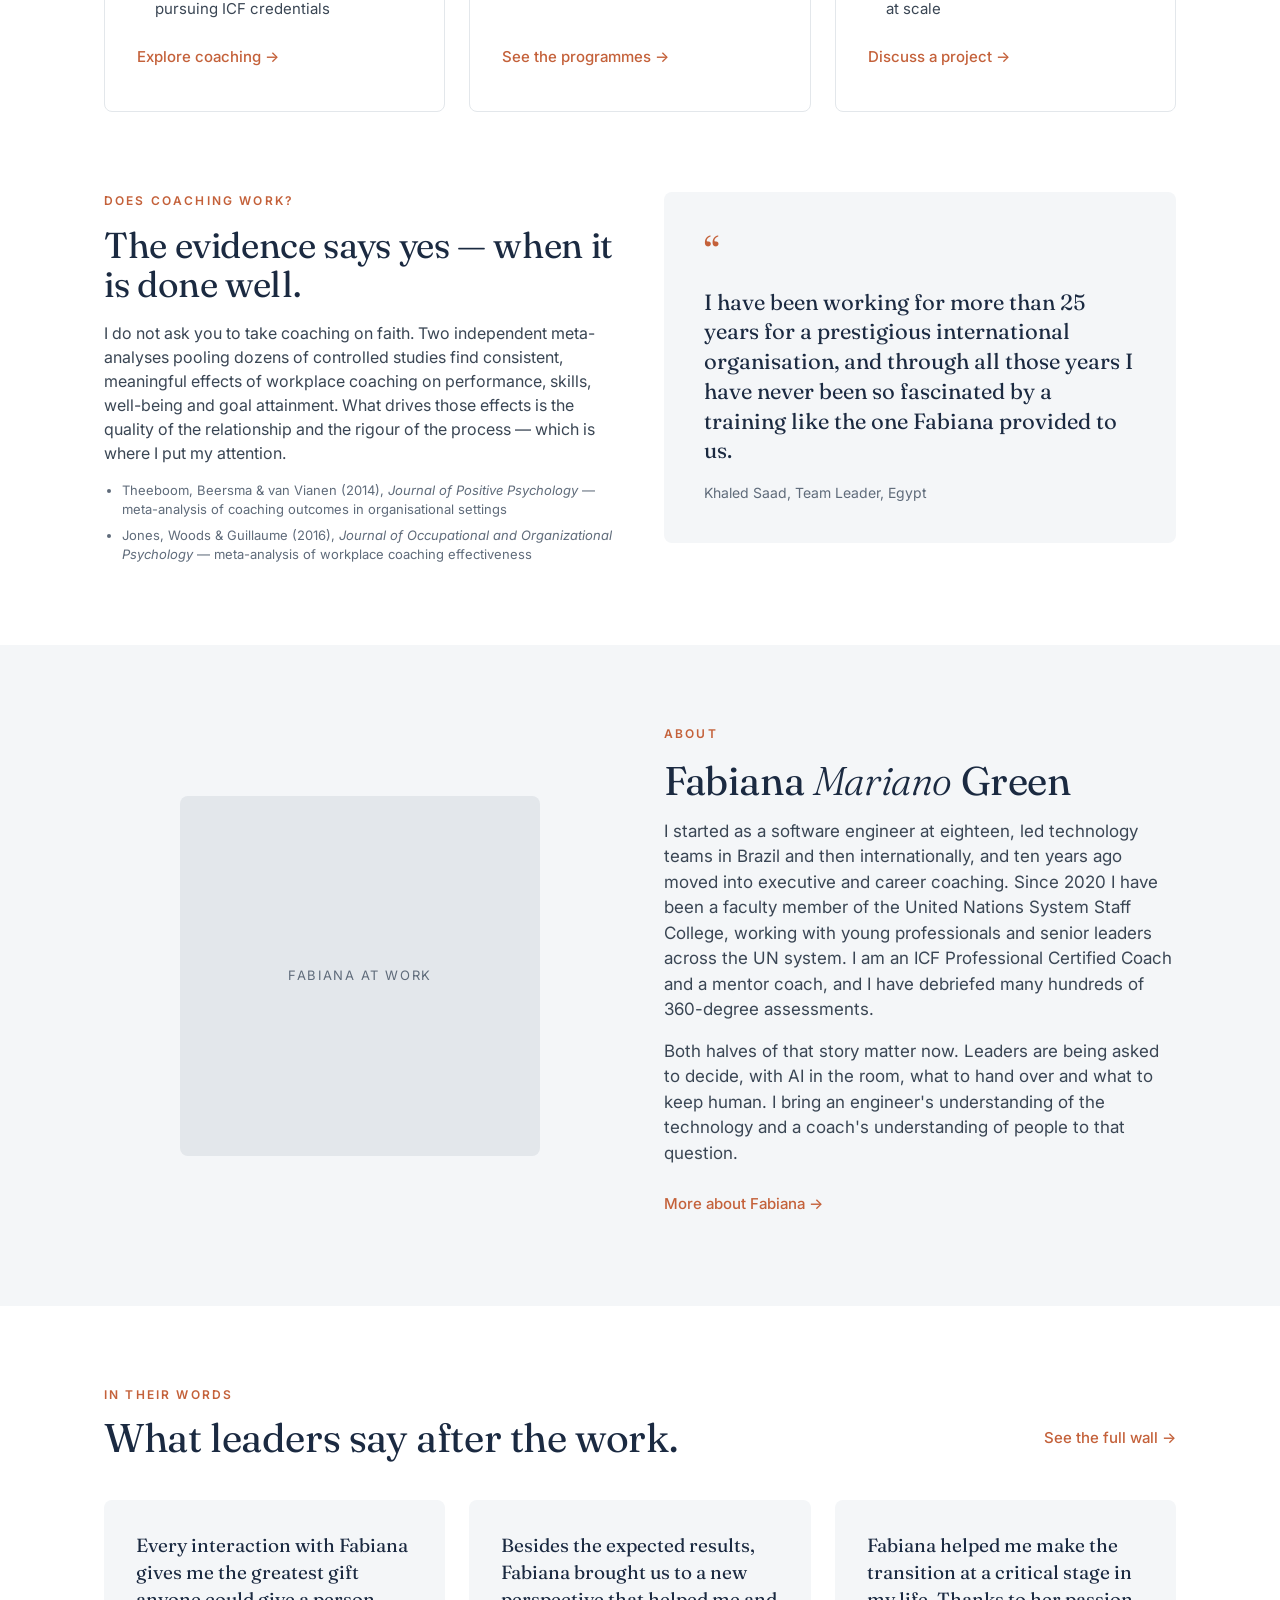
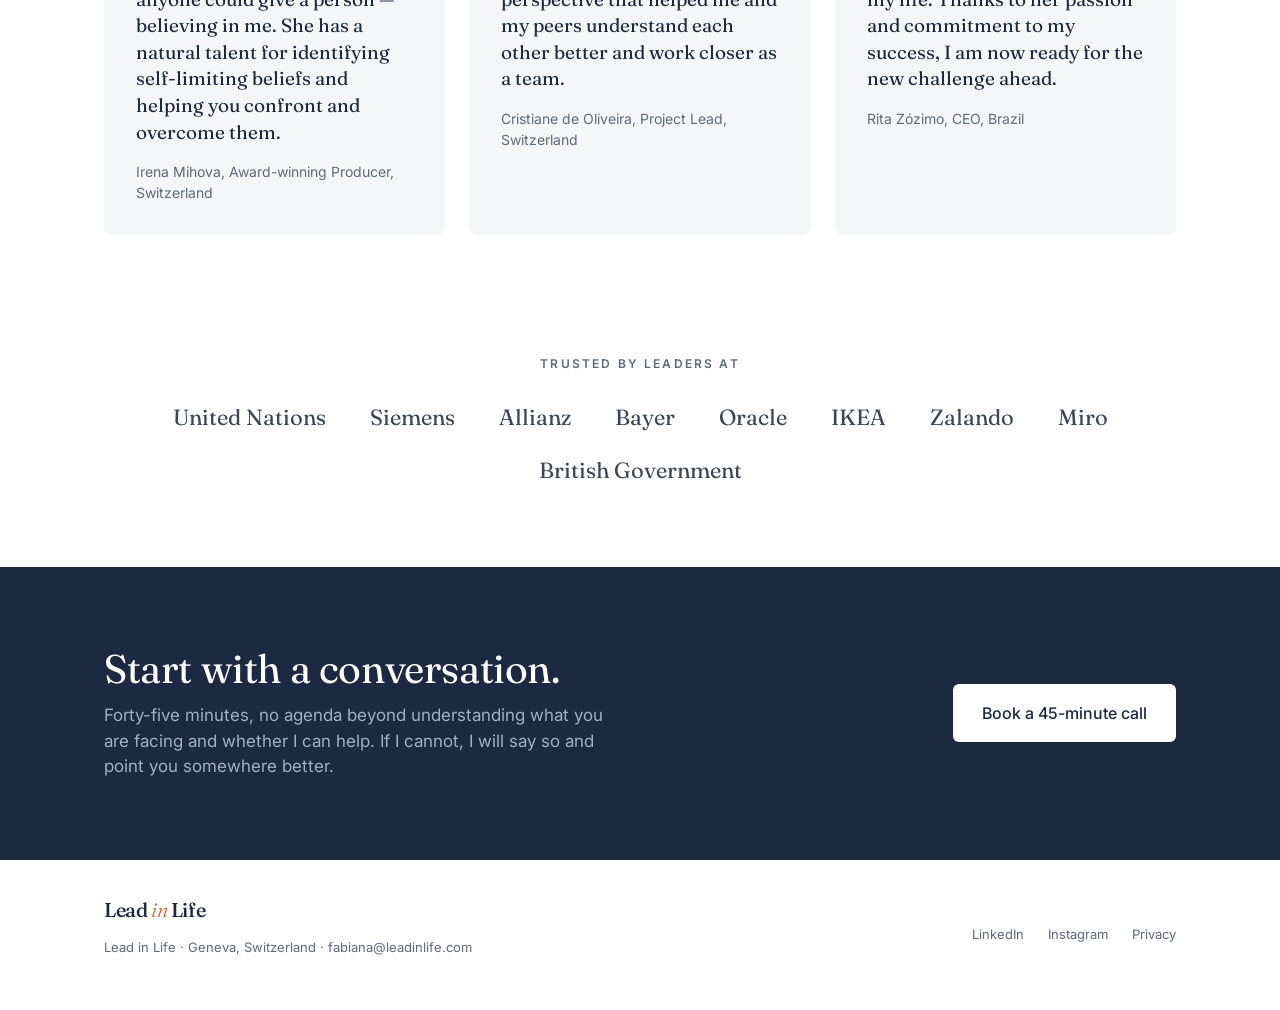
==== commit 5757ac7c: "Trusted-by strip: single row of nine Co-Authored-By: Claude Fable 5.1 <noreply@anthropic.com> Claude" ====
--- a/index.html
+++ b/index.html
@@ -160,8 +160,7 @@
 
 <section class="wrap section stack center" style="padding-top:40px;gap:28px">
   <div class="eyebrow eyebrow--muted">Trusted by leaders at</div>
-  <div class="logos"><span>WHO</span><span>ILO</span><span>UNICEF</span><span>UNHCR</span><span>UNDP</span><span>UN Women</span><span>UNSSC</span><span>OCHA</span></div>
-  <div class="logos"><span>Siemens</span><span>Allianz</span><span>Bayer</span><span>Oracle</span><span>IKEA</span><span>Zalando</span><span>Miro</span><span>FSN Capital</span></div>
+  <div class="logos"><span>United Nations</span><span>Siemens</span><span>Allianz</span><span>Bayer</span><span>Oracle</span><span>IKEA</span><span>Zalando</span><span>Miro</span><span>British Government</span></div>
 </section>
 
 <section class="section--ink" id="contact">
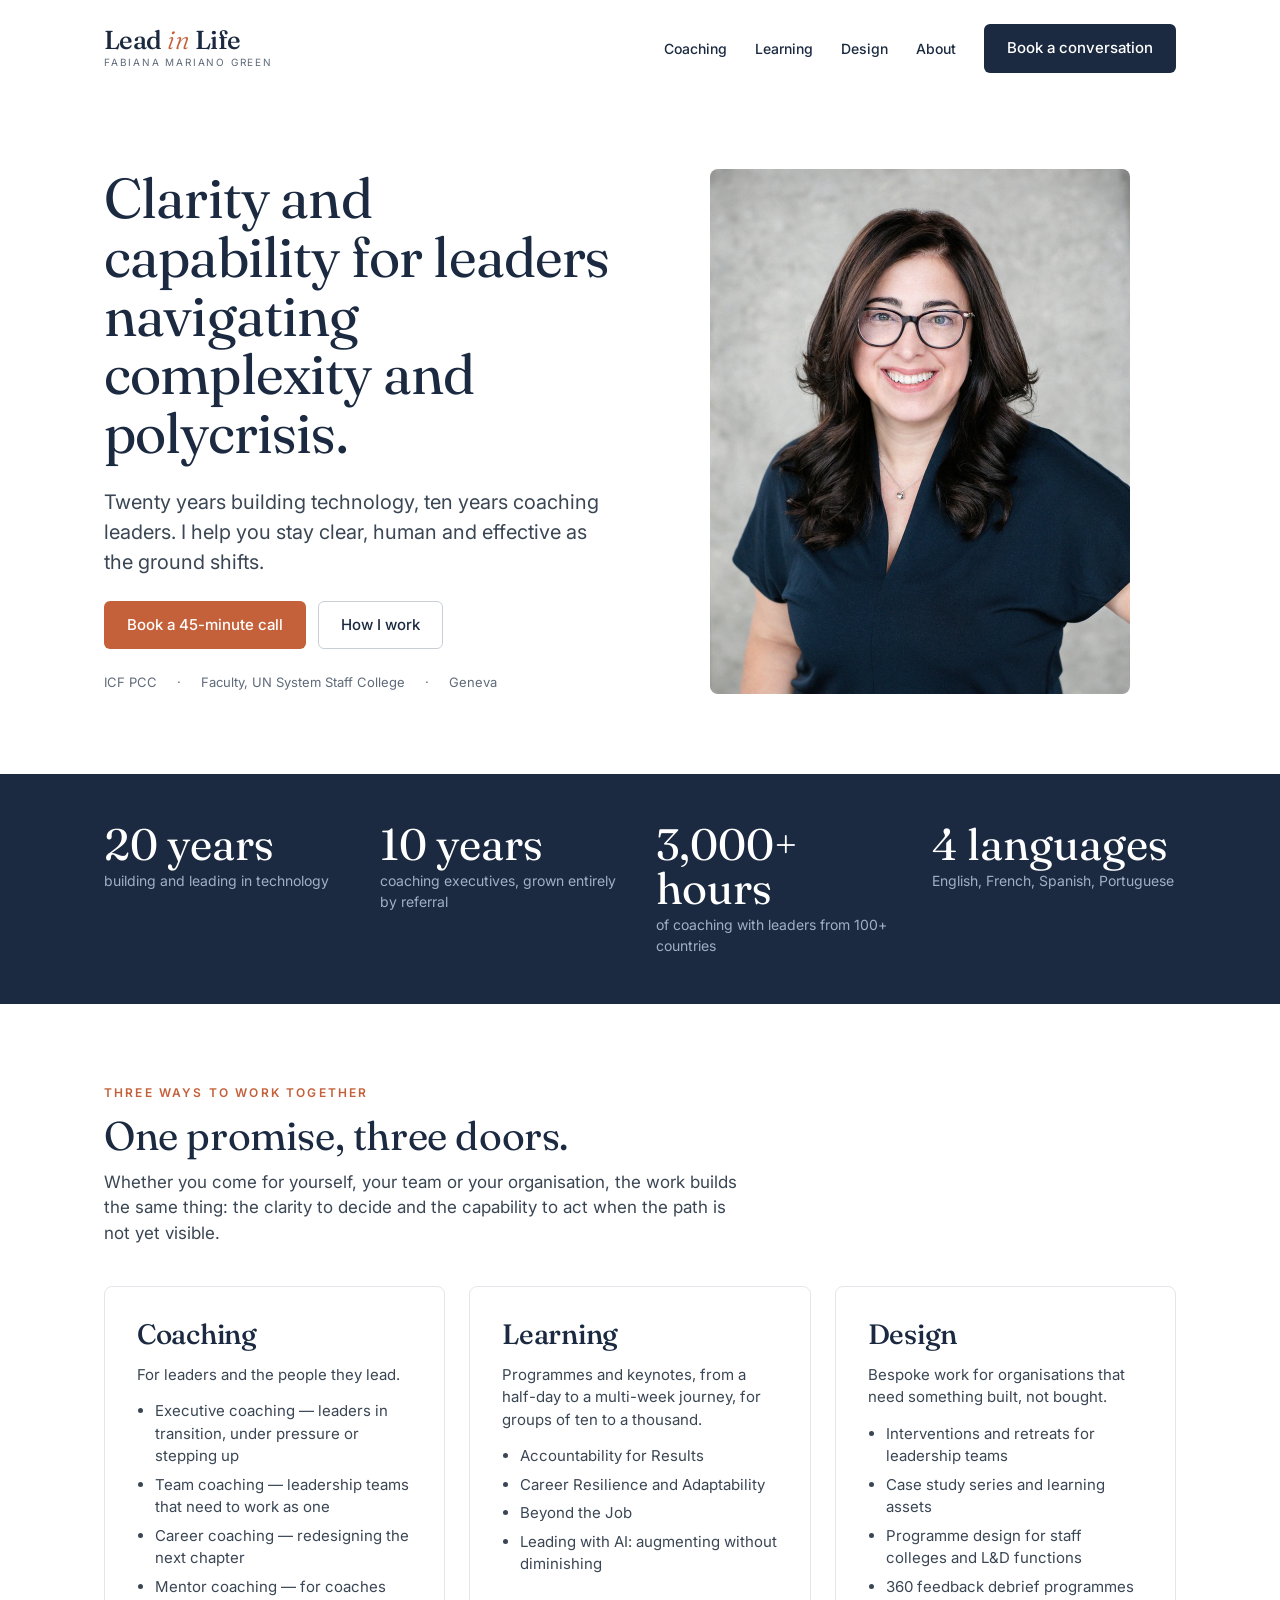
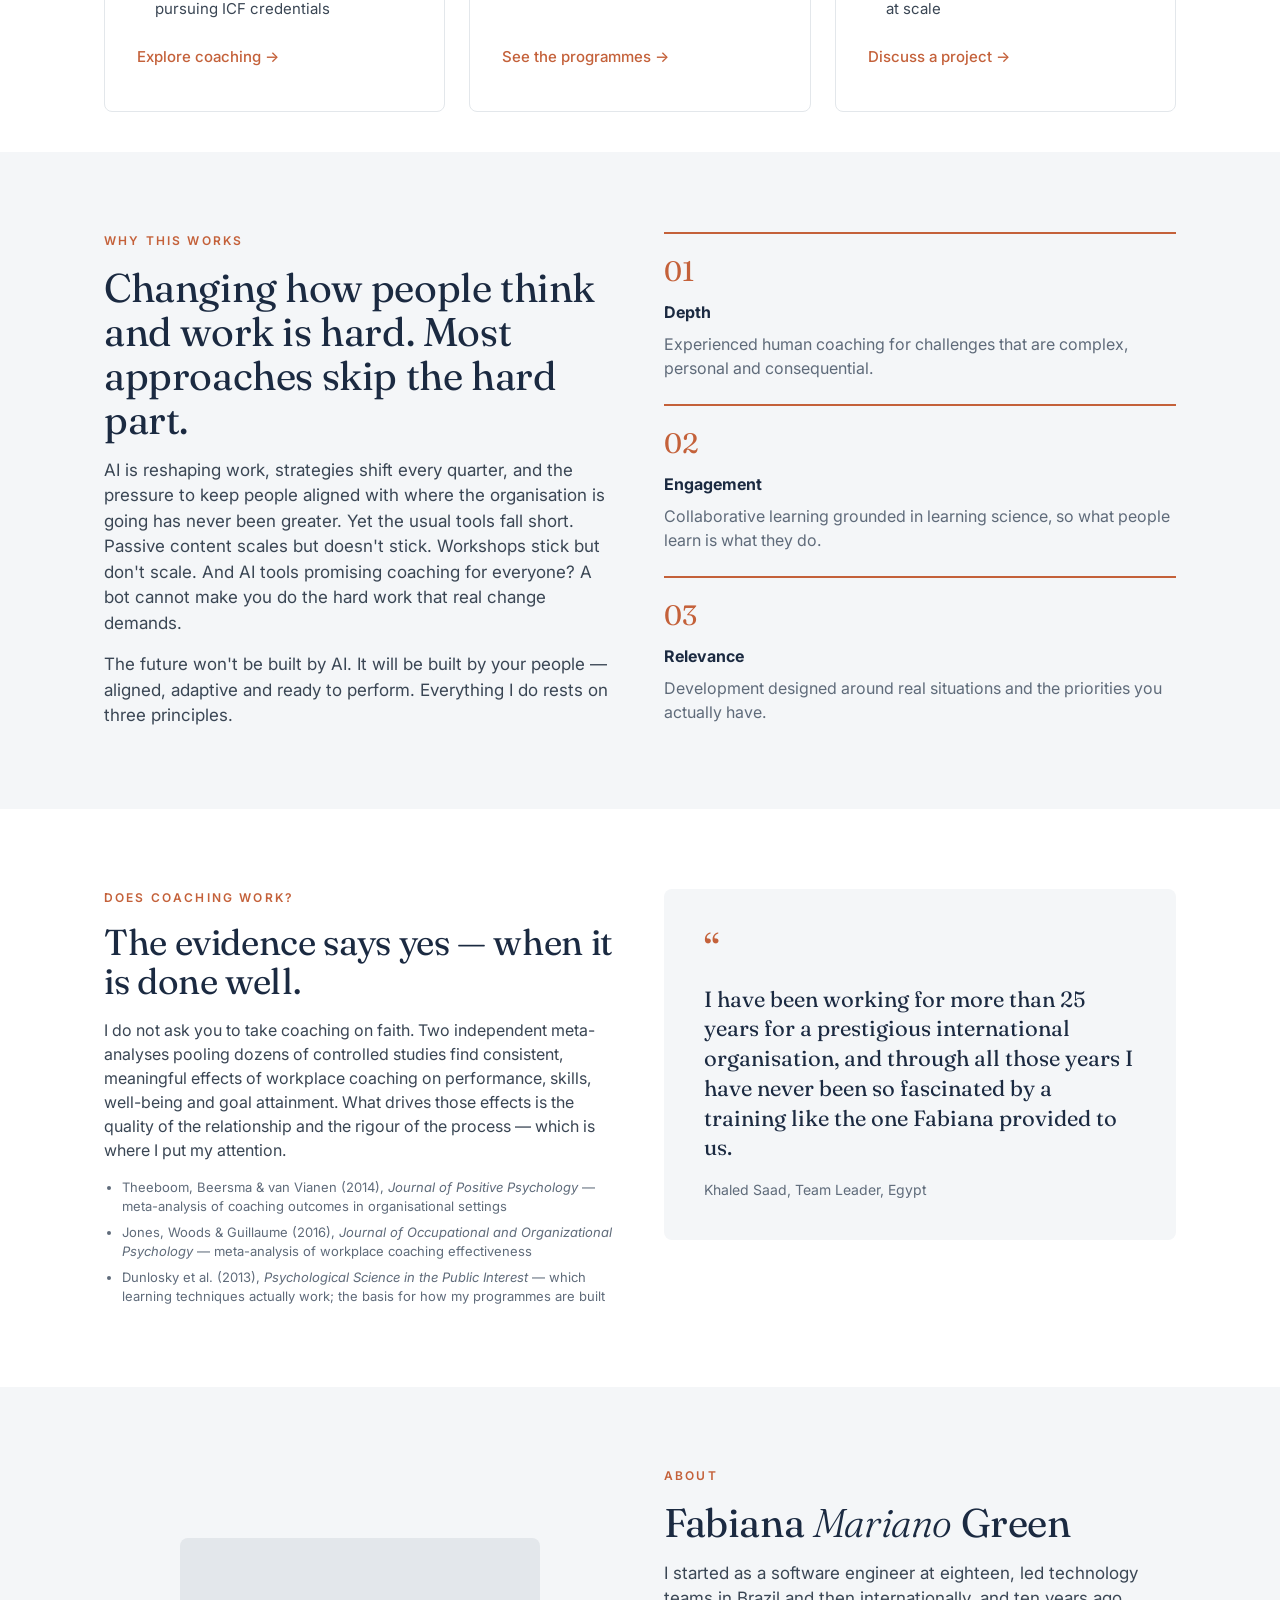
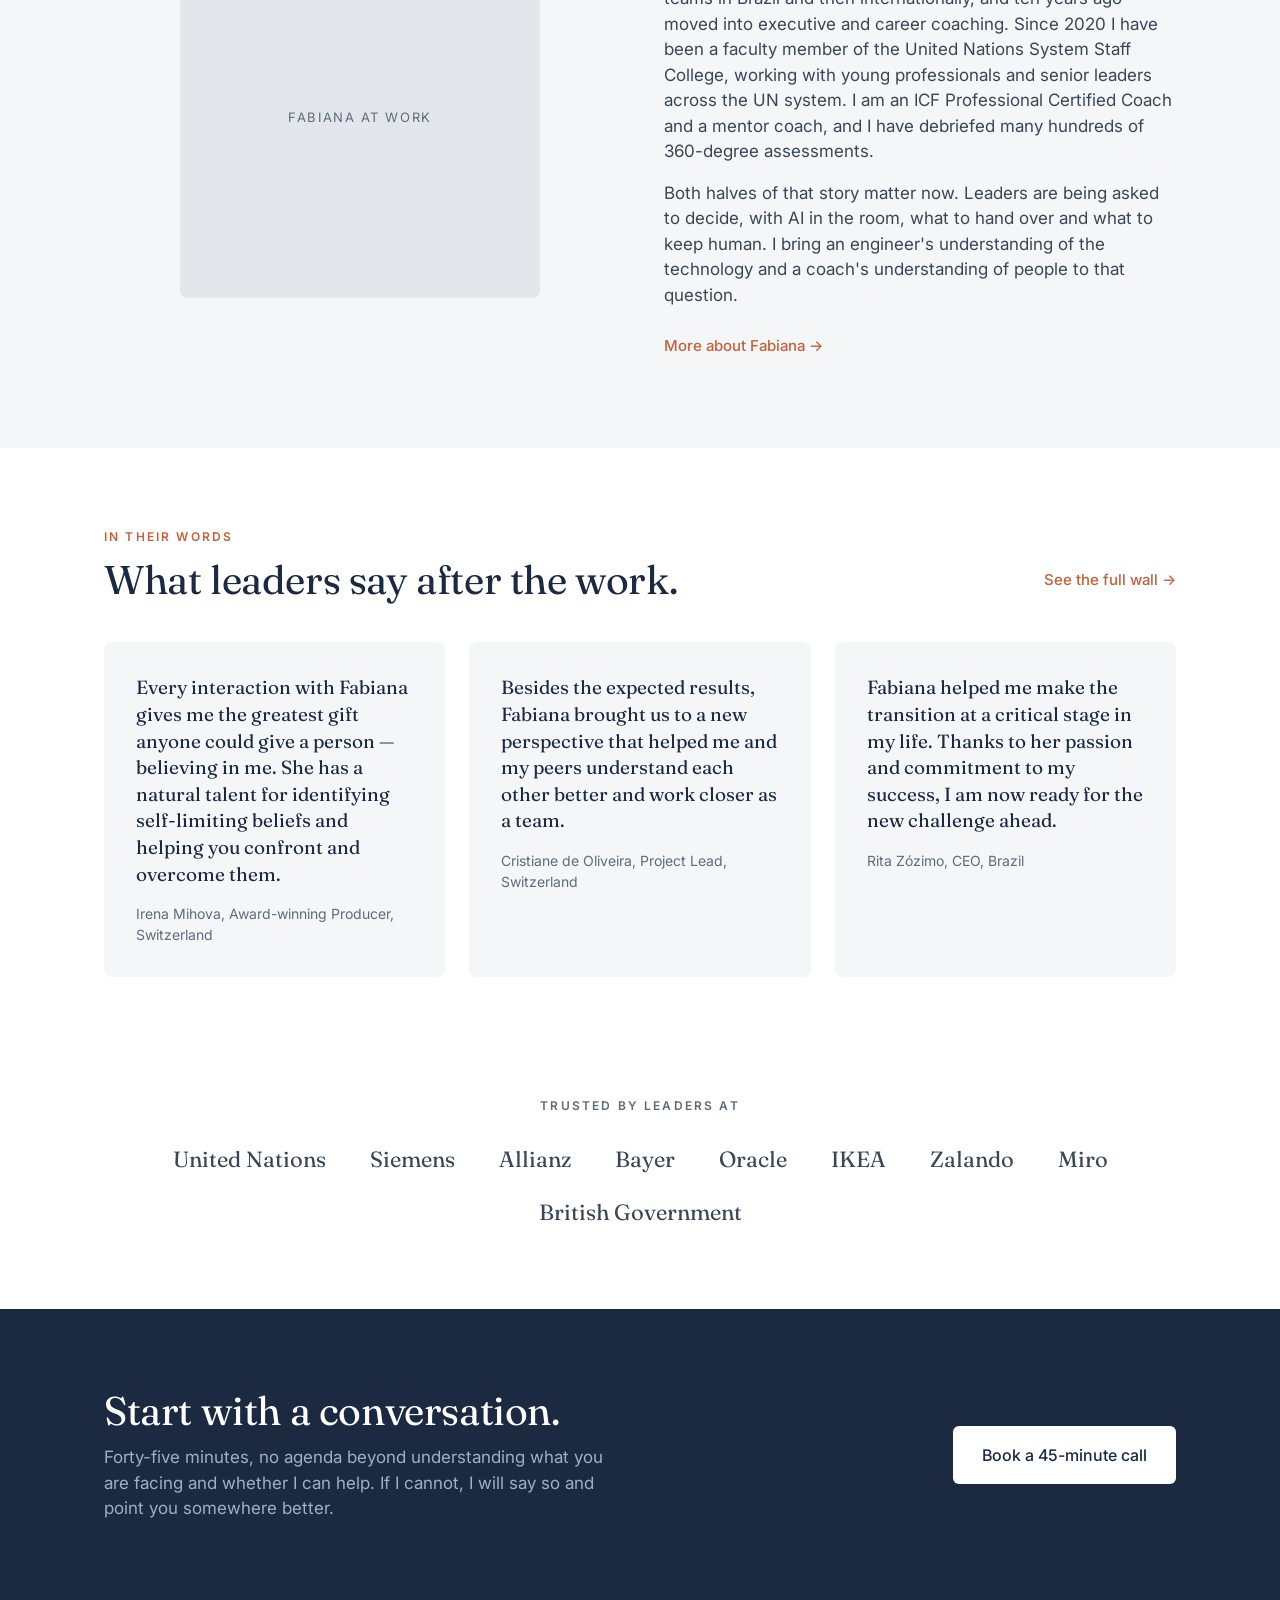
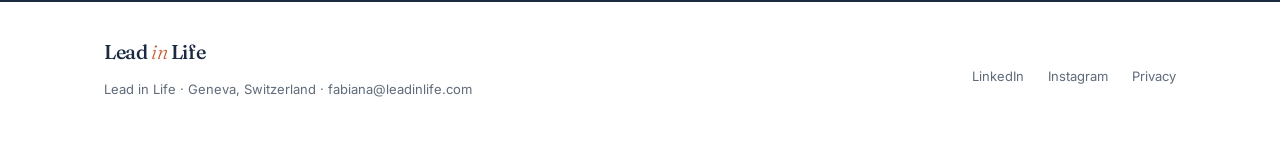
==== commit b27e72e6: "Add 'Why this works' section and learning-science reference Co-Authored-By: Claude Fable 5.1 <norepl" ====
--- a/index.html
+++ b/index.html
@@ -102,7 +102,23 @@
   </div>
 </section>
 
-<section class="wrap section split split--top" style="padding-top:40px">
+<section class="section--mist">
+  <div class="wrap section split split--top">
+    <div class="stack">
+      <div class="eyebrow">Why this works</div>
+      <h2>Changing how people think and work is hard. Most approaches skip the hard part.</h2>
+      <p style="font-size:17px;color:var(--ink-2)">AI is reshaping work, strategies shift every quarter, and the pressure to keep people aligned with where the organisation is going has never been greater. Yet the usual tools fall short. Passive content scales but doesn't stick. Workshops stick but don't scale. And AI tools promising coaching for everyone? A bot cannot make you do the hard work that real change demands.</p>
+      <p style="font-size:17px;color:var(--ink-2)">The future won't be built by AI. It will be built by your people — aligned, adaptive and ready to perform. Everything I do rests on three principles.</p>
+    </div>
+    <div class="steps" style="grid-template-columns:1fr">
+      <div class="step"><strong>Depth</strong><p class="muted">Experienced human coaching for challenges that are complex, personal and consequential.</p></div>
+      <div class="step"><strong>Engagement</strong><p class="muted">Collaborative learning grounded in learning science, so what people learn is what they do.</p></div>
+      <div class="step"><strong>Relevance</strong><p class="muted">Development designed around real situations and the priorities you actually have.</p></div>
+    </div>
+  </div>
+</section>
+
+<section class="wrap section split split--top" style="padding-top:80px">
   <div class="stack">
     <div class="eyebrow">Does coaching work?</div>
     <h2 style="font-size:36px">The evidence says yes — when it is done well.</h2>
@@ -110,6 +126,7 @@
     <ul class="refs">
       <li>Theeboom, Beersma &amp; van Vianen (2014), <em>Journal of Positive Psychology</em> — meta-analysis of coaching outcomes in organisational settings</li>
       <li>Jones, Woods &amp; Guillaume (2016), <em>Journal of Occupational and Organizational Psychology</em> — meta-analysis of workplace coaching effectiveness</li>
+      <li>Dunlosky et al. (2013), <em>Psychological Science in the Public Interest</em> — which learning techniques actually work; the basis for how my programmes are built</li>
     </ul>
   </div>
   <blockquote class="quote quote--feature" style="padding:40px">
